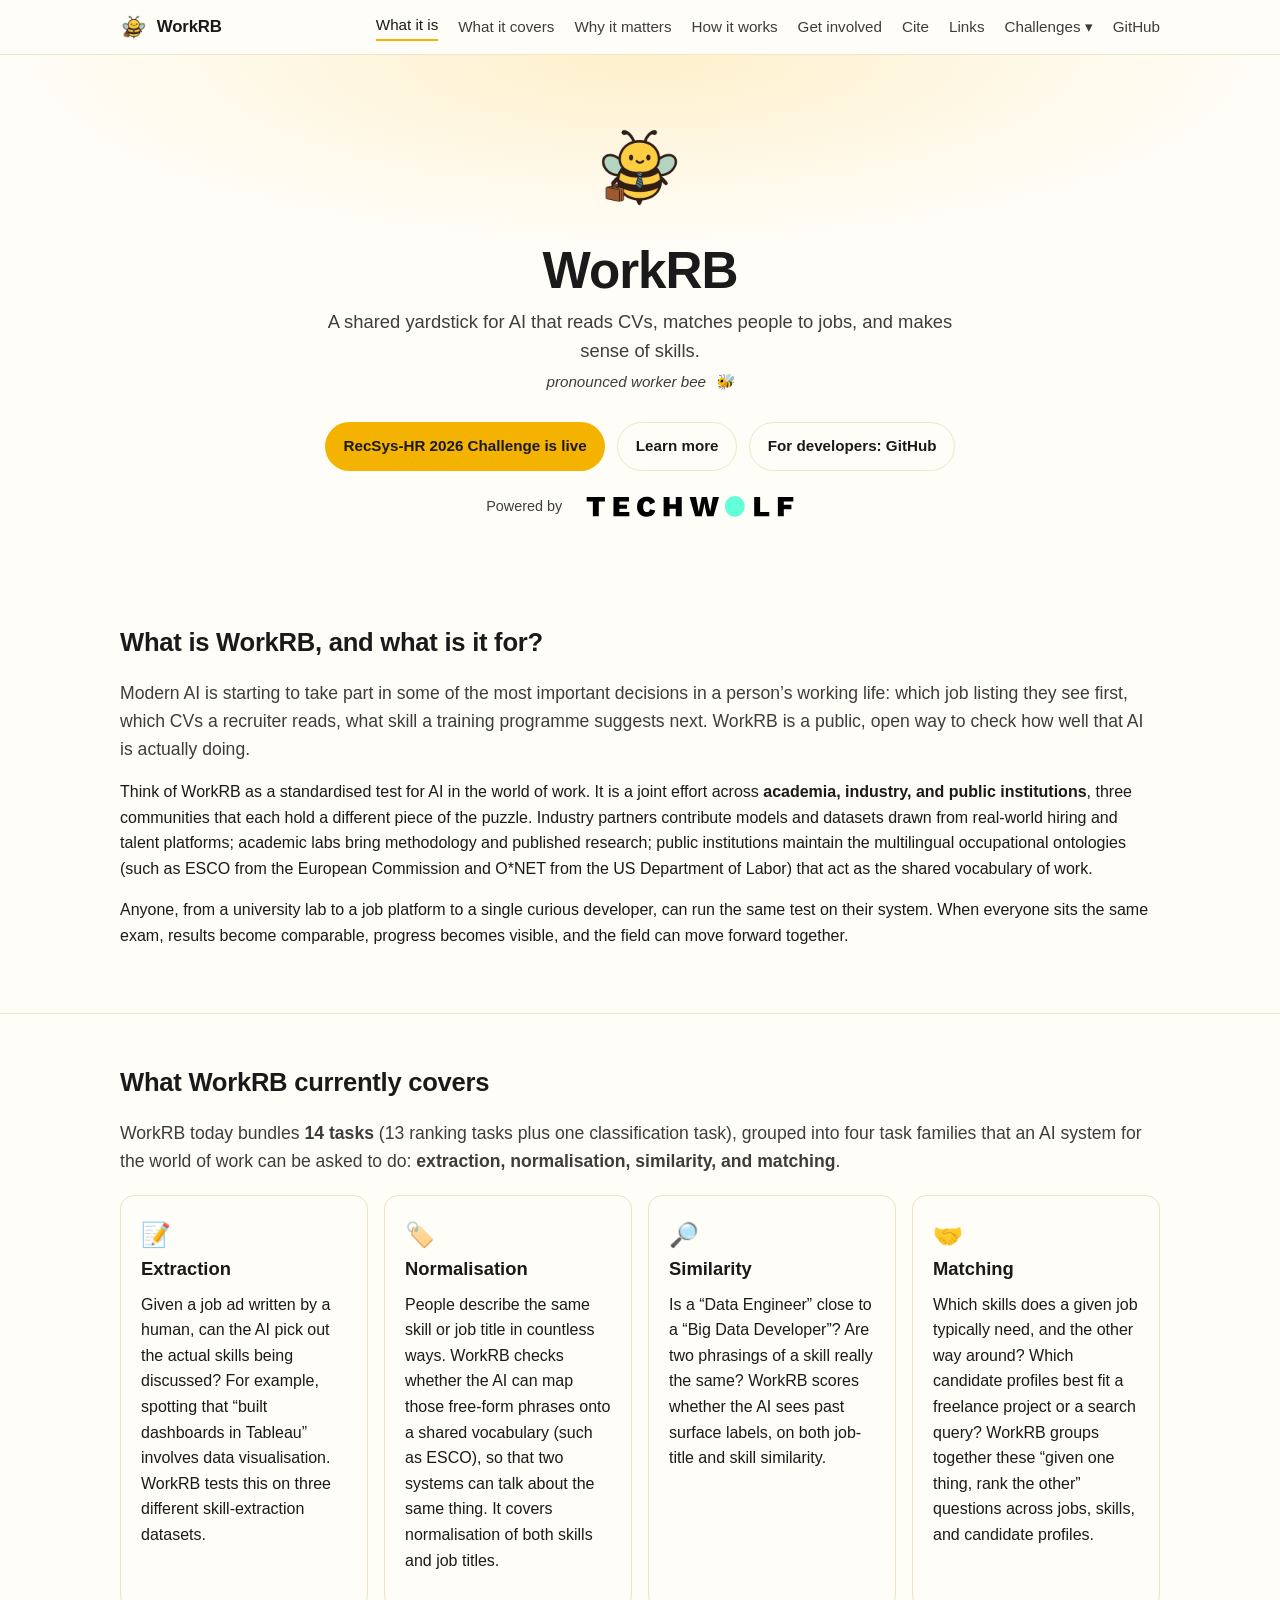
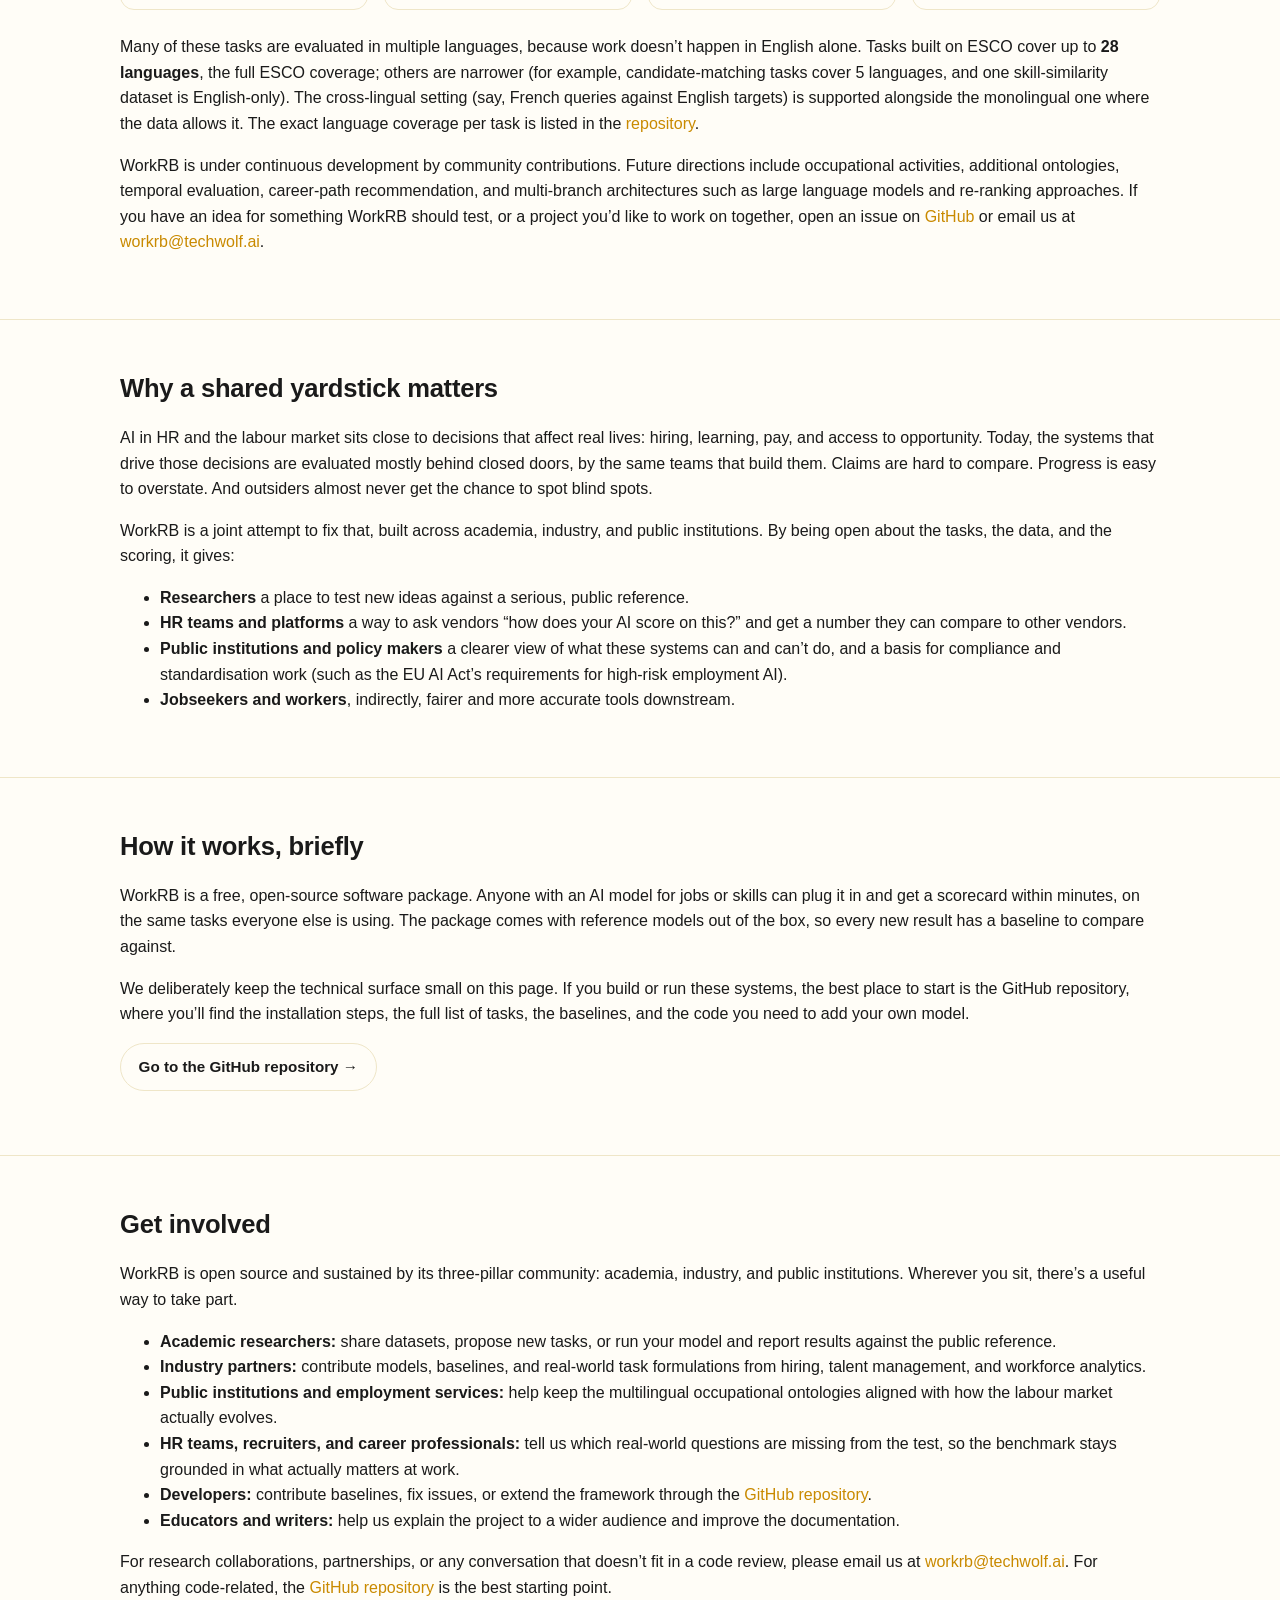
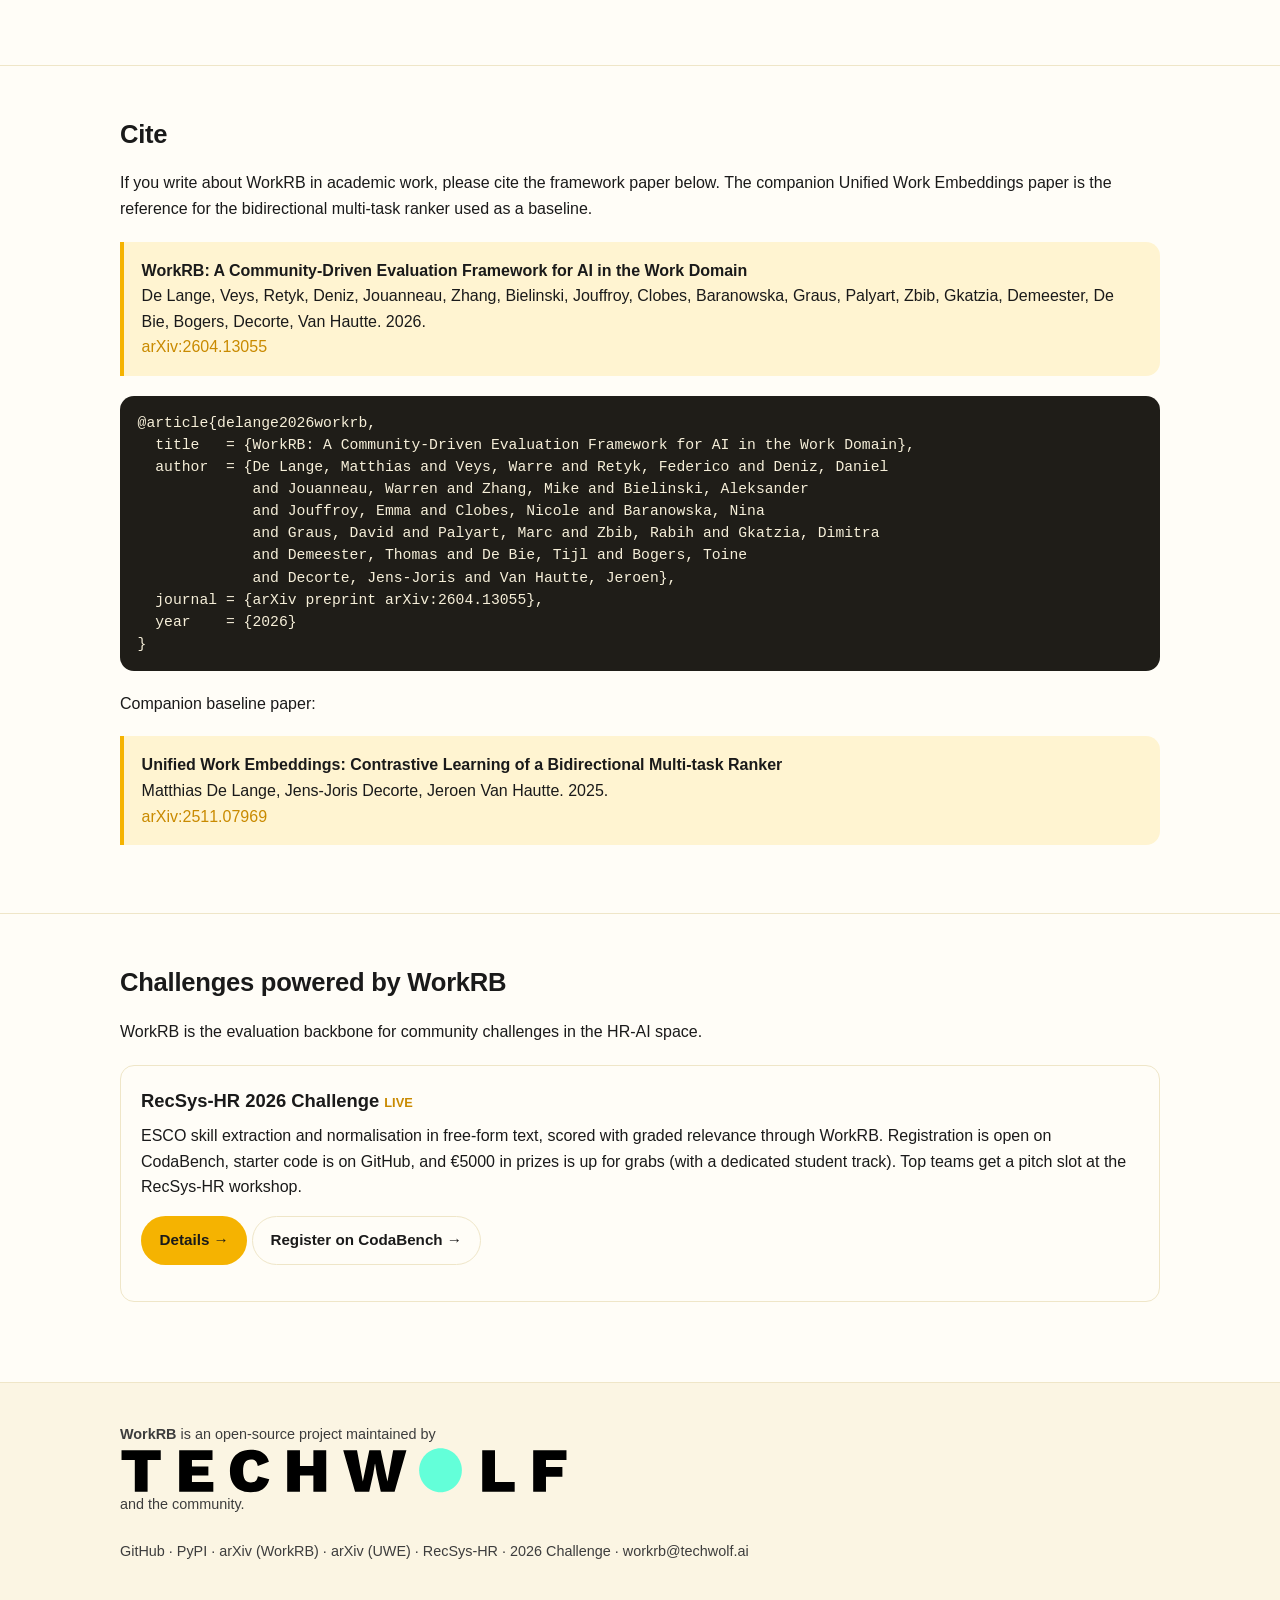
==== index.html @ 59553855 "Initial commit" ====
<!doctype html>
<html lang="en">
<head>
  <meta charset="utf-8" />
  <meta name="viewport" content="width=device-width, initial-scale=1" />
  <title>WorkRB: a shared yardstick for AI in the world of work</title>
  <meta name="description" content="WorkRB (worker bee) is an open, community-driven evaluation framework built jointly by academia, industry, and public institutions. It unifies 14 tasks (skill extraction, normalisation, similarity, and matching) to check how well AI understands jobs, skills, and careers, with many tasks covering multiple languages (up to 28 for ESCO-backed tasks)." />
  <link rel="canonical" href="https://techwolf-ai.github.io/workrb-site/" />
  <link rel="icon" href="assets/img/workrb-logo.png" />
  <link rel="stylesheet" href="assets/css/site.css" />

  <meta property="og:type" content="website" />
  <meta property="og:title" content="WorkRB: a shared yardstick for AI in the world of work" />
  <meta property="og:description" content="An open, community-driven framework built across academia, industry, and public institutions to check how well AI understands jobs, skills, and careers. 14 tasks spanning extraction, normalisation, similarity, and matching, with many tasks covering multiple languages." />
  <meta property="og:image" content="https://techwolf-ai.github.io/workrb-site/assets/img/workrb-logo.png" />
  <meta property="og:url" content="https://techwolf-ai.github.io/workrb-site/" />
  <meta name="twitter:card" content="summary_large_image" />

  <script type="application/ld+json">
  {
    "@context": "https://schema.org",
    "@type": "SoftwareApplication",
    "name": "WorkRB",
    "alternateName": "worker bee",
    "applicationCategory": "DeveloperApplication",
    "operatingSystem": "Cross-platform",
    "description": "An open, community-driven evaluation framework for AI in the work domain, built jointly by academia, industry, and public institutions. Unifies 14 tasks across four families (skill extraction, skill and job normalisation, similarity, and matching including candidate-to-project ranking), with many tasks covering multiple languages (up to 28 for ESCO-backed tasks).",
    "url": "https://techwolf-ai.github.io/workrb-site/",
    "downloadUrl": "https://pypi.org/project/workrb/",
    "codeRepository": "https://github.com/techwolf-ai/workrb",
    "license": "https://github.com/techwolf-ai/workrb/blob/main/LICENSE",
    "publisher": { "@type": "Organization", "name": "TechWolf", "url": "https://techwolf.ai" },
    "keywords": "workrb, worker bee, skill extraction, ESCO, skill normalisation, HR AI, job-skill matching, benchmark, recsys-hr"
  }
  </script>
</head>
<body>

<nav class="nav">
  <div class="nav-inner">
    <a class="brand" href="./">
      <img src="assets/img/workrb-logo.png" alt="WorkRB logo" />
      <span>WorkRB</span>
    </a>
    <div class="nav-links">
      <a href="#what" class="active">What it is</a>
      <a href="#covers">What it covers</a>
      <a href="#why">Why it matters</a>
      <a href="#how">How it works</a>
      <a href="#collaborate">Get involved</a>
      <a href="#cite">Cite</a>
      <a href="#resources">Links</a>
      <div class="dropdown" tabindex="0">
        <a href="#challenges">Challenges &#9662;</a>
        <div class="dropdown-menu" role="menu">
          <a href="challenges/recsys-hr-2026.html">RecSys-HR 2026 <span class="muted">(active)</span></a>
        </div>
      </div>
      <a href="https://github.com/techwolf-ai/workrb">GitHub</a>
    </div>
  </div>
</nav>

<header class="hero">
  <div class="container">
    <img class="logo" src="assets/img/workrb-logo.png" alt="WorkRB worker-bee logo" />
    <h1>WorkRB</h1>
    <p class="tagline">A shared yardstick for AI that reads CVs, matches people to jobs, and makes sense of skills.</p>
    <p class="pronounce">pronounced <em>worker bee</em> &nbsp;🐝</p>
    <div class="cta-row">
      <a class="btn btn-primary" href="challenges/recsys-hr-2026.html">RecSys-HR 2026 Challenge is live</a>
      <a class="btn btn-secondary" href="#what">Learn more</a>
      <a class="btn btn-secondary" href="https://github.com/techwolf-ai/workrb">For developers: GitHub</a>
    </div>
    <p class="partners" style="margin-top:1.5rem;">
      Powered by <a href="https://techwolf.com/"><img class="techwolf-logo" src="assets/img/techwolf-wordmark.svg" alt="TechWolf" /></a>
    </p>
  </div>
</header>

<section id="what">
  <div class="container">
    <h2>What is WorkRB, and what is it for?</h2>
    <p class="lead">
      Modern AI is starting to take part in some of the most important decisions in a person’s working life:
      which job listing they see first, which CVs a recruiter reads, what skill a training programme suggests
      next. WorkRB is a public, open way to check how well that AI is actually doing.
    </p>

    <p>
      Think of WorkRB as a standardised test for AI in the world of work. It is a joint effort across
      <strong>academia, industry, and public institutions</strong>, three communities that each hold a different
      piece of the puzzle. Industry partners contribute models and datasets drawn from real-world hiring and
      talent platforms; academic labs bring methodology and published research; public institutions maintain
      the multilingual occupational ontologies (such as ESCO from the European Commission and O*NET from the
      US Department of Labor) that act as the shared vocabulary of work.
    </p>

    <p>
      Anyone, from a university lab to a job platform to a single curious developer, can run the same test on
      their system. When everyone sits the same exam, results become comparable, progress becomes visible, and
      the field can move forward together.
    </p>
  </div>
</section>

<section id="covers">
  <div class="container">
    <h2>What WorkRB currently covers</h2>
    <p class="lead">
      WorkRB today bundles <strong>14 tasks</strong> (13 ranking tasks plus one classification task), grouped
      into four task families that an AI system for the world of work can be asked to do: <strong>extraction,
      normalisation, similarity, and matching</strong>.
    </p>

    <div class="feature-grid">
      <div class="feature">
        <div class="icon">📝</div>
        <h3>Extraction</h3>
        <p>
          Given a job ad written by a human, can the AI pick out the actual skills being discussed? For example,
          spotting that “built dashboards in Tableau” involves data visualisation. WorkRB tests this
          on three different skill-extraction datasets.
        </p>
      </div>
      <div class="feature">
        <div class="icon">🏷️</div>
        <h3>Normalisation</h3>
        <p>
          People describe the same skill or job title in countless ways. WorkRB checks whether the AI can map
          those free-form phrases onto a shared vocabulary (such as ESCO), so that two systems can talk about
          the same thing. It covers normalisation of both skills and job titles.
        </p>
      </div>
      <div class="feature">
        <div class="icon">🔎</div>
        <h3>Similarity</h3>
        <p>
          Is a “Data Engineer” close to a “Big Data Developer”? Are two phrasings of a
          skill really the same? WorkRB scores whether the AI sees past surface labels, on both job-title and
          skill similarity.
        </p>
      </div>
      <div class="feature">
        <div class="icon">🤝</div>
        <h3>Matching</h3>
        <p>
          Which skills does a given job typically need, and the other way around? Which candidate profiles best
          fit a freelance project or a search query? WorkRB groups together these “given one thing, rank
          the other” questions across jobs, skills, and candidate profiles.
        </p>
      </div>
    </div>

    <p style="margin-top:1.5rem;">
      Many of these tasks are evaluated in multiple languages, because work doesn’t happen in English
      alone. Tasks built on ESCO cover up to <strong>28 languages</strong>, the full ESCO coverage; others are
      narrower (for example, candidate-matching tasks cover 5 languages, and one skill-similarity dataset is
      English-only). The cross-lingual setting (say, French queries against English targets) is supported
      alongside the monolingual one where the data allows it. The exact language coverage per task is listed
      in the <a href="https://github.com/techwolf-ai/workrb">repository</a>.
    </p>

    <p>
      WorkRB is under continuous development by community contributions. Future directions include occupational
      activities, additional ontologies, temporal evaluation, career-path recommendation, and multi-branch
      architectures such as large language models and re-ranking approaches. If you have an idea for something
      WorkRB should test, or a project you’d like to work on together, open an issue on
      <a href="https://github.com/techwolf-ai/workrb">GitHub</a> or email us at
      <a href="mailto:workrb@techwolf.ai">workrb@techwolf.ai</a>.
    </p>
  </div>
</section>

<section id="why">
  <div class="container">
    <h2>Why a shared yardstick matters</h2>
    <p>
      AI in HR and the labour market sits close to decisions that affect real lives: hiring, learning, pay,
      and access to opportunity. Today, the systems that drive those decisions are evaluated mostly behind
      closed doors, by the same teams that build them. Claims are hard to compare. Progress is easy to
      overstate. And outsiders almost never get the chance to spot blind spots.
    </p>
    <p>
      WorkRB is a joint attempt to fix that, built across academia, industry, and public institutions. By being
      open about the tasks, the data, and the scoring, it gives:
    </p>
    <ul>
      <li><strong>Researchers</strong> a place to test new ideas against a serious, public reference.</li>
      <li><strong>HR teams and platforms</strong> a way to ask vendors “how does your AI score on this?” and get a number they can compare to other vendors.</li>
      <li><strong>Public institutions and policy makers</strong> a clearer view of what these systems can and can’t do, and a basis for compliance and standardisation work (such as the EU AI Act’s requirements for high-risk employment AI).</li>
      <li><strong>Jobseekers and workers</strong>, indirectly, fairer and more accurate tools downstream.</li>
    </ul>
  </div>
</section>

<section id="how">
  <div class="container">
    <h2>How it works, briefly</h2>
    <p>
      WorkRB is a free, open-source software package. Anyone with an AI model for jobs or skills can plug it
      in and get a scorecard within minutes, on the same tasks everyone else is using. The package comes with
      reference models out of the box, so every new result has a baseline to compare against.
    </p>
    <p>
      We deliberately keep the technical surface small on this page. If you build or run these systems, the
      best place to start is the GitHub repository, where you’ll find the installation steps, the full
      list of tasks, the baselines, and the code you need to add your own model.
    </p>
    <p>
      <a class="btn btn-secondary" href="https://github.com/techwolf-ai/workrb">Go to the GitHub repository &rarr;</a>
    </p>
  </div>
</section>

<section id="collaborate">
  <div class="container">
    <h2>Get involved</h2>
    <p>
      WorkRB is open source and sustained by its three-pillar community: academia, industry, and public
      institutions. Wherever you sit, there’s a useful way to take part.
    </p>
    <ul>
      <li><strong>Academic researchers:</strong> share datasets, propose new tasks, or run your model and report results against the public reference.</li>
      <li><strong>Industry partners:</strong> contribute models, baselines, and real-world task formulations from hiring, talent management, and workforce analytics.</li>
      <li><strong>Public institutions and employment services:</strong> help keep the multilingual occupational ontologies aligned with how the labour market actually evolves.</li>
      <li><strong>HR teams, recruiters, and career professionals:</strong> tell us which real-world questions are missing from the test, so the benchmark stays grounded in what actually matters at work.</li>
      <li><strong>Developers:</strong> contribute baselines, fix issues, or extend the framework through the <a href="https://github.com/techwolf-ai/workrb">GitHub repository</a>.</li>
      <li><strong>Educators and writers:</strong> help us explain the project to a wider audience and improve the documentation.</li>
    </ul>
    <p>
      For research collaborations, partnerships, or any conversation that doesn’t fit in a code review,
      please email us at <a href="mailto:workrb@techwolf.ai">workrb@techwolf.ai</a>. For anything code-related,
      the <a href="https://github.com/techwolf-ai/workrb">GitHub repository</a> is the best starting point.
    </p>
  </div>
</section>

<section id="cite">
  <div class="container">
    <h2>Cite</h2>
    <p>
      If you write about WorkRB in academic work, please cite the framework paper below. The companion
      Unified Work Embeddings paper is the reference for the bidirectional multi-task ranker used as a baseline.
    </p>
    <div class="callout">
      <strong>WorkRB: A Community-Driven Evaluation Framework for AI in the Work Domain</strong><br />
      De Lange, Veys, Retyk, Deniz, Jouanneau, Zhang, Bielinski, Jouffroy, Clobes, Baranowska, Graus, Palyart,
      Zbib, Gkatzia, Demeester, De Bie, Bogers, Decorte, Van Hautte. 2026.<br />
      <a href="https://arxiv.org/abs/2604.13055">arXiv:2604.13055</a>
    </div>
<pre><code>@article{delange2026workrb,
  title   = {WorkRB: A Community-Driven Evaluation Framework for AI in the Work Domain},
  author  = {De Lange, Matthias and Veys, Warre and Retyk, Federico and Deniz, Daniel
             and Jouanneau, Warren and Zhang, Mike and Bielinski, Aleksander
             and Jouffroy, Emma and Clobes, Nicole and Baranowska, Nina
             and Graus, David and Palyart, Marc and Zbib, Rabih and Gkatzia, Dimitra
             and Demeester, Thomas and De Bie, Tijl and Bogers, Toine
             and Decorte, Jens-Joris and Van Hautte, Jeroen},
  journal = {arXiv preprint arXiv:2604.13055},
  year    = {2026}
}</code></pre>
    <p style="margin-top:1.25rem;">
      Companion baseline paper:
    </p>
    <div class="callout">
      <strong>Unified Work Embeddings: Contrastive Learning of a Bidirectional Multi-task Ranker</strong><br />
      Matthias De Lange, Jens-Joris Decorte, Jeroen Van Hautte. 2025.<br />
      <a href="https://arxiv.org/abs/2511.07969">arXiv:2511.07969</a>
    </div>
  </div>
</section>

<section id="challenges">
  <div class="container">
    <h2>Challenges powered by WorkRB</h2>
    <p>WorkRB is the evaluation backbone for community challenges in the HR-AI space.</p>
    <div class="feature-grid">
      <div class="feature">
        <h3>RecSys-HR 2026 Challenge <span style="color:var(--honey-deep);font-size:.8rem;">LIVE</span></h3>
        <p>
          ESCO skill extraction and normalisation in free-form text, scored with graded relevance through WorkRB.
          Registration is open on CodaBench, starter code is on GitHub, and €5000 in prizes is up for grabs (with a
          dedicated student track). Top teams get a pitch slot at the RecSys-HR workshop.
        </p>
        <p>
          <a class="btn btn-primary" href="challenges/recsys-hr-2026.html">Details &rarr;</a>
          <a class="btn btn-secondary" href="https://www.codabench.org/competitions/16583/" rel="noopener">Register on CodaBench &rarr;</a>
        </p>
      </div>
    </div>
  </div>
</section>

<footer id="resources">
  <div class="container">
    <div>
      <strong>WorkRB</strong> is an open-source project maintained by
      <a href="https://techwolf.com/"><img class="techwolf-logo" src="assets/img/techwolf-wordmark.svg" alt="TechWolf" style="vertical-align:middle;" /></a>
      and the community.
    </div>
    <div>
      <a href="https://github.com/techwolf-ai/workrb">GitHub</a> &middot;
      <a href="https://pypi.org/project/workrb/">PyPI</a> &middot;
      <a href="https://arxiv.org/abs/2604.13055">arXiv (WorkRB)</a> &middot;
      <a href="https://arxiv.org/abs/2511.07969">arXiv (UWE)</a> &middot;
      <a href="https://recsyshr.aau.dk/">RecSys-HR</a> &middot;
      <a href="challenges/recsys-hr-2026.html">2026 Challenge</a> &middot;
      <a href="mailto:workrb@techwolf.ai">workrb@techwolf.ai</a>
    </div>
  </div>
</footer>

</body>
</html>
---- assets/css/site.css ----
:root {
  --honey: #f5b301;
  --honey-deep: #c98a00;
  --honey-soft: #fff4d1;
  --ink: #1a1a1a;
  --ink-soft: #3d3d3d;
  --paper: #fffdf7;
  --rule: #efe6c8;
  --accent: #2a2a2a;
  --max-width: 1080px;
  --radius: 14px;
  --shadow: 0 1px 2px rgba(0,0,0,.04), 0 8px 24px rgba(201,138,0,.08);
  font-size: 16px;
}

* { box-sizing: border-box; }
html, body { margin: 0; padding: 0; }

body {
  font-family: -apple-system, BlinkMacSystemFont, "Segoe UI", Roboto, Helvetica, Arial, sans-serif;
  background: var(--paper);
  color: var(--ink);
  line-height: 1.6;
  -webkit-font-smoothing: antialiased;
}

a { color: var(--honey-deep); text-decoration: none; }
a:hover { text-decoration: underline; }

.container {
  max-width: var(--max-width);
  margin: 0 auto;
  padding: 0 1.25rem;
}

/* Top navigation */
.nav {
  position: sticky;
  top: 0;
  z-index: 10;
  background: rgba(255, 253, 247, .92);
  backdrop-filter: saturate(140%) blur(8px);
  border-bottom: 1px solid var(--rule);
}
.nav-inner {
  display: flex;
  align-items: center;
  justify-content: space-between;
  padding: .8rem 1.25rem;
  max-width: var(--max-width);
  margin: 0 auto;
  gap: 1rem;
}
.brand {
  display: flex;
  align-items: center;
  gap: .55rem;
  font-weight: 700;
  color: var(--ink);
  letter-spacing: -.01em;
}
.brand img { width: 28px; height: 28px; }
.brand span { font-size: 1.05rem; }
.nav-links {
  display: flex;
  gap: 1.25rem;
  align-items: center;
  font-size: .95rem;
}
.nav-links a { color: var(--ink-soft); }
.nav-links a.active { color: var(--ink); border-bottom: 2px solid var(--honey); padding-bottom: 2px; }

/* Dropdown for challenges */
.dropdown { position: relative; }
.dropdown-menu {
  position: absolute;
  top: 110%;
  right: 0;
  min-width: 240px;
  background: var(--paper);
  border: 1px solid var(--rule);
  border-radius: var(--radius);
  box-shadow: var(--shadow);
  padding: .5rem;
  display: none;
}
.dropdown:hover .dropdown-menu,
.dropdown:focus-within .dropdown-menu { display: block; }
.dropdown-menu a {
  display: block;
  padding: .55rem .75rem;
  border-radius: 8px;
  color: var(--ink);
  font-size: .92rem;
}
.dropdown-menu a:hover { background: var(--honey-soft); text-decoration: none; }
.dropdown-menu .muted { color: var(--ink-soft); font-size: .8rem; }

/* Hero */
.hero {
  padding: 4rem 0 2.5rem;
  text-align: center;
  background:
    radial-gradient(80% 60% at 50% 0%, rgba(245,179,1,.18) 0%, rgba(245,179,1,0) 60%),
    var(--paper);
}
.hero img.logo { width: 96px; height: 96px; margin-bottom: 1rem; }
.hero h1 {
  font-size: clamp(2rem, 5vw, 3.2rem);
  margin: .25rem 0 .5rem;
  letter-spacing: -.02em;
  line-height: 1.1;
}
.hero .tagline {
  font-size: 1.15rem;
  color: var(--ink-soft);
  max-width: 640px;
  margin: 0 auto;
}
.hero .pronounce { font-style: italic; color: var(--ink-soft); font-size: .95rem; margin-top: .25rem; }
.cta-row {
  display: flex;
  gap: .75rem;
  justify-content: center;
  flex-wrap: wrap;
  margin-top: 1.75rem;
}
.btn {
  display: inline-flex;
  align-items: center;
  gap: .5rem;
  padding: .7rem 1.1rem;
  border-radius: 999px;
  font-weight: 600;
  font-size: .95rem;
  border: 1px solid transparent;
  transition: transform .08s ease;
}
.btn:hover { text-decoration: none; transform: translateY(-1px); }
.btn-primary { background: var(--honey); color: var(--ink); }
.btn-primary:hover { background: var(--honey-deep); color: var(--paper); }
.btn-secondary { background: var(--paper); color: var(--ink); border-color: var(--rule); }
.btn-secondary:hover { border-color: var(--honey); }

/* Sections */
section { padding: 3rem 0; }
section + section { border-top: 1px solid var(--rule); }
h2 {
  font-size: 1.6rem;
  margin: 0 0 1rem;
  letter-spacing: -.01em;
}
h3 { font-size: 1.15rem; margin: 1.5rem 0 .5rem; }
p { margin: 0 0 1rem; }

.lead { font-size: 1.1rem; color: var(--ink-soft); }

/* Feature grid */
.feature-grid {
  display: grid;
  grid-template-columns: repeat(auto-fit, minmax(240px, 1fr));
  gap: 1rem;
  margin-top: 1.25rem;
}
.feature {
  padding: 1.25rem;
  background: var(--paper);
  border: 1px solid var(--rule);
  border-radius: var(--radius);
}
.feature h3 { margin-top: 0; }
.feature .icon { font-size: 1.5rem; }

/* Code blocks */
pre, code {
  font-family: ui-monospace, SFMono-Regular, Menlo, monospace;
  font-size: .92rem;
}
pre {
  background: #1f1d18;
  color: #f6efd9;
  padding: 1rem 1.1rem;
  border-radius: var(--radius);
  overflow-x: auto;
  line-height: 1.5;
}
p code, li code { background: var(--honey-soft); padding: .1rem .35rem; border-radius: 4px; color: var(--ink); }

/* Tables */
table {
  width: 100%;
  border-collapse: collapse;
  margin: 1rem 0;
  font-size: .95rem;
}
th, td {
  text-align: left;
  padding: .65rem .8rem;
  border-bottom: 1px solid var(--rule);
  vertical-align: top;
}
th { background: var(--honey-soft); }

/* Callout */
.callout {
  background: var(--honey-soft);
  border-left: 4px solid var(--honey);
  padding: 1rem 1.1rem;
  border-radius: 0 var(--radius) var(--radius) 0;
  margin: 1.25rem 0;
}
.callout strong { color: var(--ink); }

/* Prize cards (unified styling) */
.prizes {
  display: grid;
  grid-template-columns: repeat(auto-fit, minmax(150px, 1fr));
  gap: 1rem;
  margin: 1.25rem 0;
}
.prize {
  text-align: center;
  padding: 1rem .75rem;
  border: 1px solid var(--rule);
  border-radius: var(--radius);
  background: var(--paper);
}
.prize .medal { font-size: 1.6rem; }
.prize .amount { font-size: 1.3rem; font-weight: 700; color: var(--honey-deep); }
.prize .label { color: var(--ink-soft); font-size: .85rem; }

/* Figures */
.figure {
  margin: 1.5rem 0;
  text-align: center;
}
.figure img, .figure svg { max-width: 100%; height: auto; border-radius: var(--radius); }
.figure figcaption { color: var(--ink-soft); font-size: .9rem; margin-top: .5rem; }

/* Status banner */
.status-banner {
  background: var(--honey-soft);
  border-bottom: 1px solid var(--honey);
  padding: .75rem 1.25rem;
  text-align: center;
  font-size: .95rem;
  color: var(--ink);
}
.status-banner strong { color: var(--honey-deep); }

/* Podium block */
.podium-wrap {
  display: grid;
  grid-template-columns: 1.1fr 1fr;
  gap: 2rem;
  align-items: center;
  margin: 1rem 0 1.5rem;
}
.podium-wrap .legend { font-size: .95rem; }
.podium-wrap .legend ul { padding-left: 1.1rem; margin: .75rem 0; }
.podium-wrap .legend li { margin: .35rem 0; }
@media (max-width: 720px) {
  .podium-wrap { grid-template-columns: 1fr; }
}

/* Math (MathJax overrides) */
mjx-container { font-size: 1.05em !important; }
.formula mjx-container { margin: 0 !important; }

/* Partner / powered-by row */
.partners {
  display: flex;
  align-items: center;
  justify-content: center;
  gap: 1.5rem;
  flex-wrap: wrap;
  margin-top: 1rem;
  color: var(--ink-soft);
  font-size: .9rem;
}
.partners .techwolf-logo {
  height: 22px;
  width: auto;
  color: var(--ink);
}
.partners .avature-logo {
  height: 22px;
  width: auto;
  vertical-align: middle;
}
.partners .recsys-hr-logo {
  height: 28px;
  width: auto;
  vertical-align: middle;
}
.partners a { display: inline-flex; align-items: center; gap: .5rem; color: var(--ink); }
.partners a:hover { color: var(--honey-deep); text-decoration: none; }

/* Two-column "text + figure" split */
.split {
  display: grid;
  grid-template-columns: 1fr 1fr;
  gap: 2rem;
  align-items: center;
  margin: 1.5rem 0;
}
.split .figure { margin: 0; }
.split .figure img, .split .figure svg { max-width: 100%; height: auto; }
@media (max-width: 720px) {
  .split { grid-template-columns: 1fr; }
}

/* Offset anchored sections so the sticky nav doesn't cover their headings */
section[id], footer[id] { scroll-margin-top: 5rem; }

/* Quick-link cards (eye-catching CTAs near the top of a section) */
.quick-links {
  display: grid;
  grid-template-columns: repeat(auto-fit, minmax(260px, 1fr));
  gap: 1rem;
  margin: 1.25rem 0 1.5rem;
}
.quick-link {
  display: flex;
  align-items: center;
  gap: .9rem;
  padding: 1rem 1.1rem;
  background: var(--paper);
  border: 1px solid var(--rule);
  border-left: 4px solid var(--honey);
  border-radius: var(--radius);
  color: var(--ink);
  box-shadow: var(--shadow);
  transition: transform .08s ease, border-color .08s ease;
}
.quick-link:hover {
  text-decoration: none;
  transform: translateY(-1px);
  border-color: var(--honey);
}
.quick-link-icon {
  font-size: 1.6rem;
  line-height: 1;
  flex-shrink: 0;
}
.quick-link-text { display: flex; flex-direction: column; }
.quick-link-text strong { color: var(--ink); font-size: 1.02rem; }
.quick-link-sub { color: var(--ink-soft); font-size: .88rem; margin-top: .15rem; }

/* Teaser placeholder card */
.teaser-card {
  border: 2px dashed var(--honey);
  background: var(--honey-soft);
  border-radius: var(--radius);
  padding: 1.25rem 1.5rem;
  margin: 1rem 0;
  text-align: center;
}
.teaser-card h3 { margin-top: 0; }

/* Formula */
.formula {
  background: var(--paper);
  border: 1px solid var(--rule);
  border-radius: var(--radius);
  padding: 1rem 1.25rem;
  font-family: ui-monospace, SFMono-Regular, Menlo, monospace;
  font-size: 1.05rem;
  text-align: center;
  overflow-x: auto;
}

/* Footer */
footer {
  margin-top: 2rem;
  padding: 2.5rem 0;
  border-top: 1px solid var(--rule);
  background: #fbf5e3;
  color: var(--ink-soft);
  font-size: .9rem;
}
footer .container { display: flex; flex-wrap: wrap; gap: 1.5rem; justify-content: space-between; }
footer a { color: var(--ink-soft); }
footer a:hover { color: var(--honey-deep); }

/* Small tweaks */
@media (max-width: 600px) {
  .hero { padding: 2.5rem 0 1.5rem; }
  .nav-links { font-size: .9rem; gap: .9rem; }
}
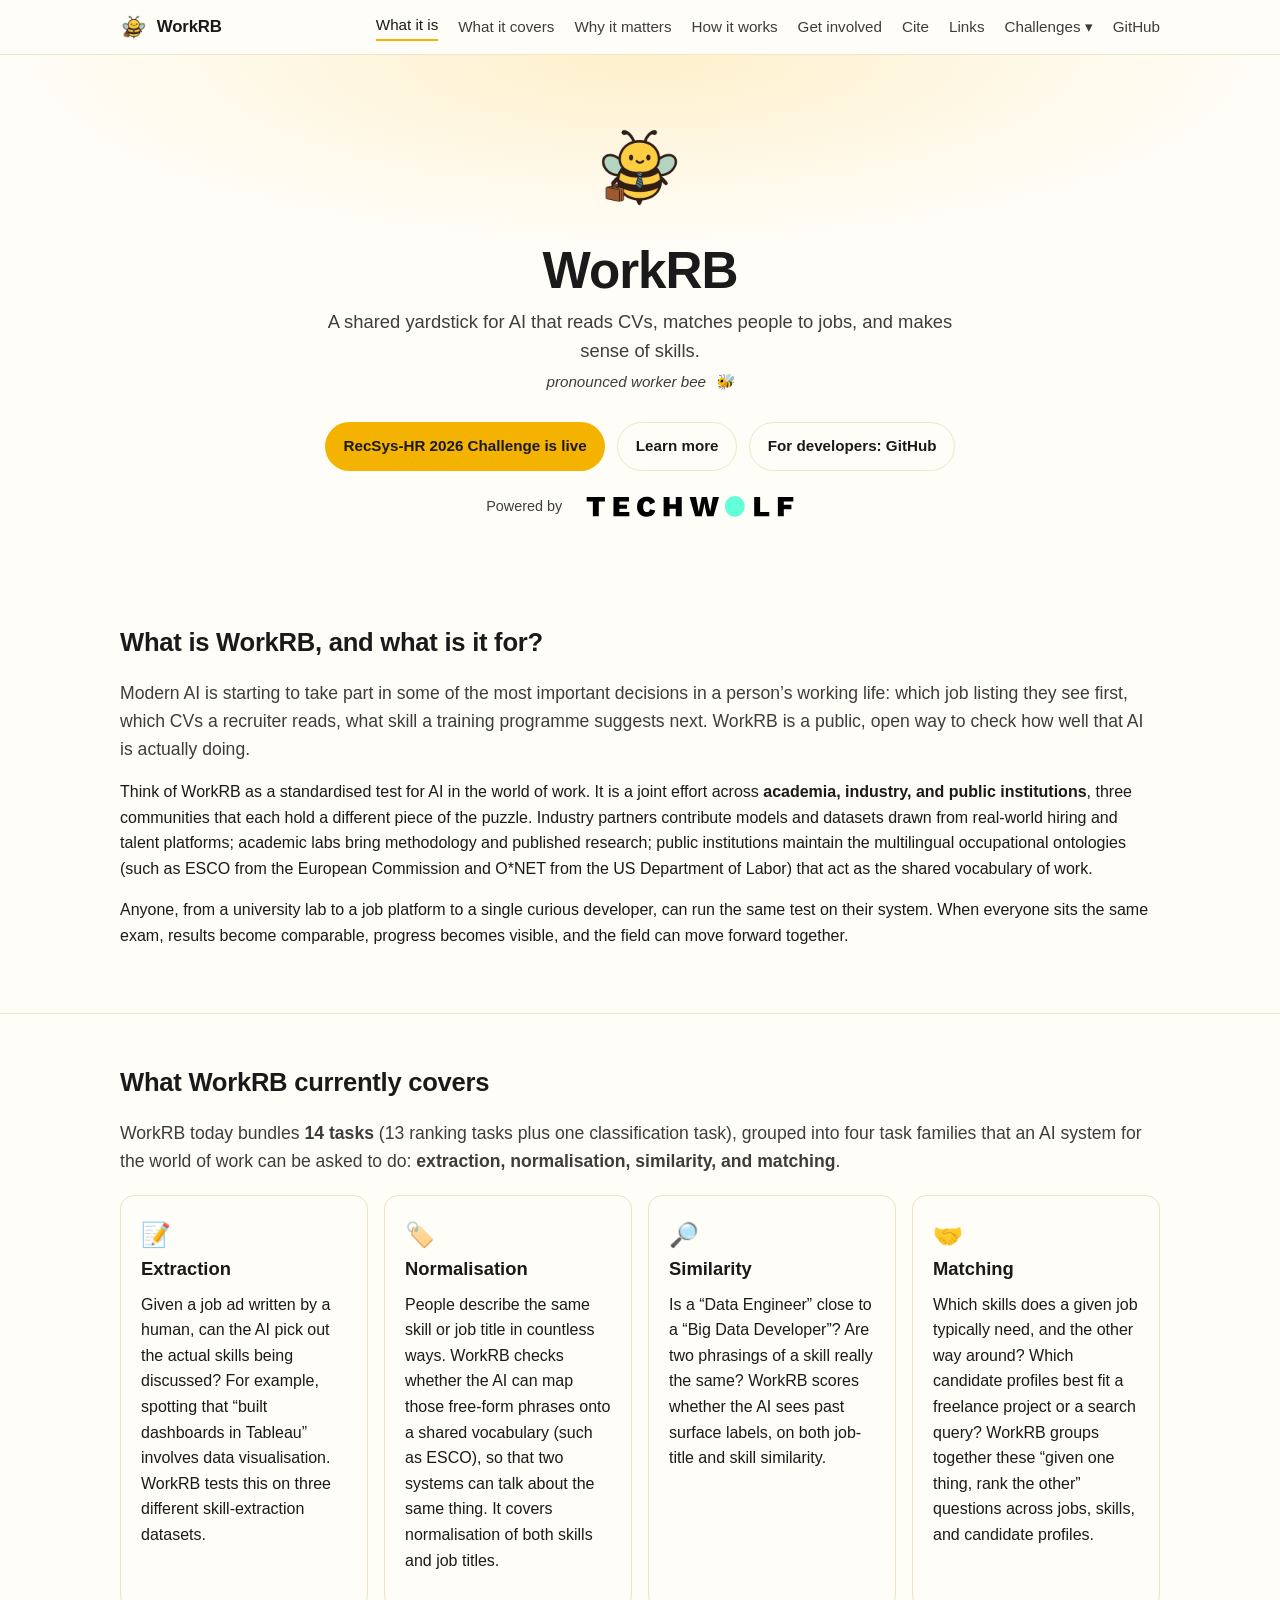
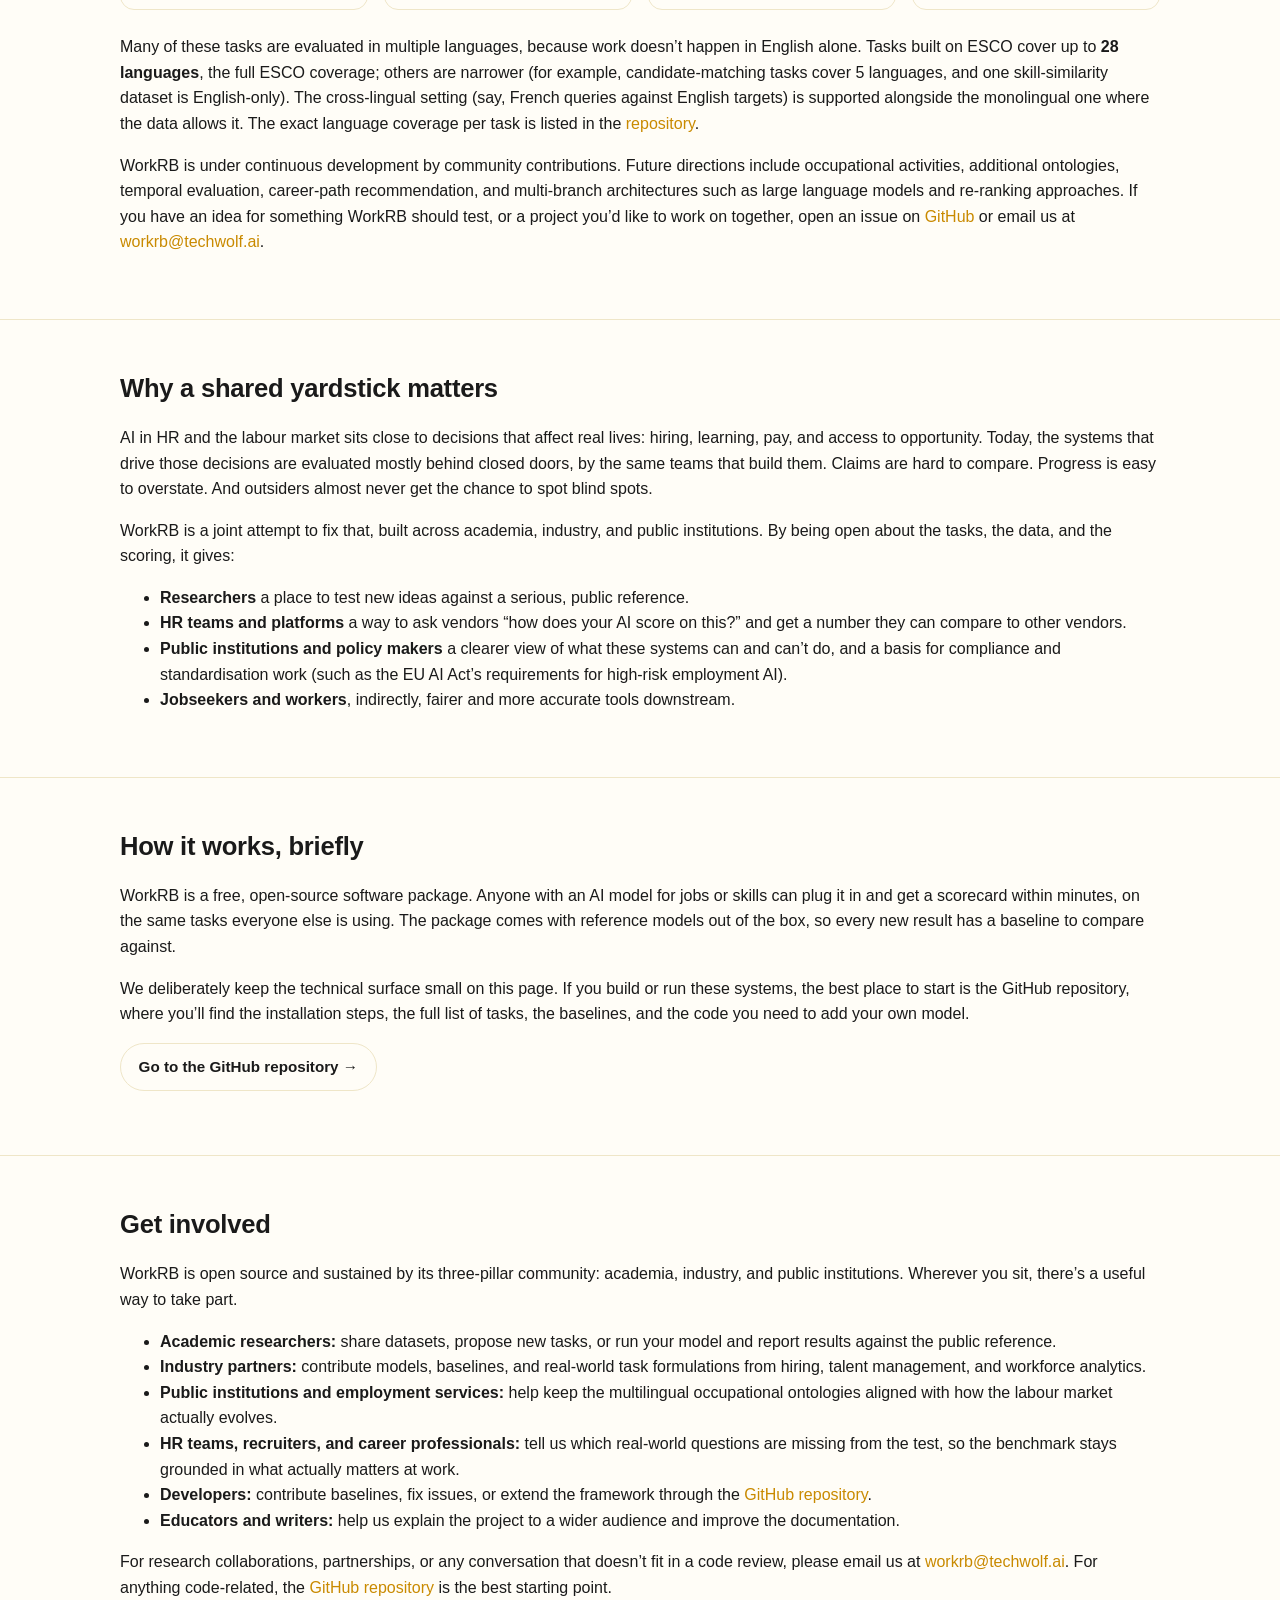
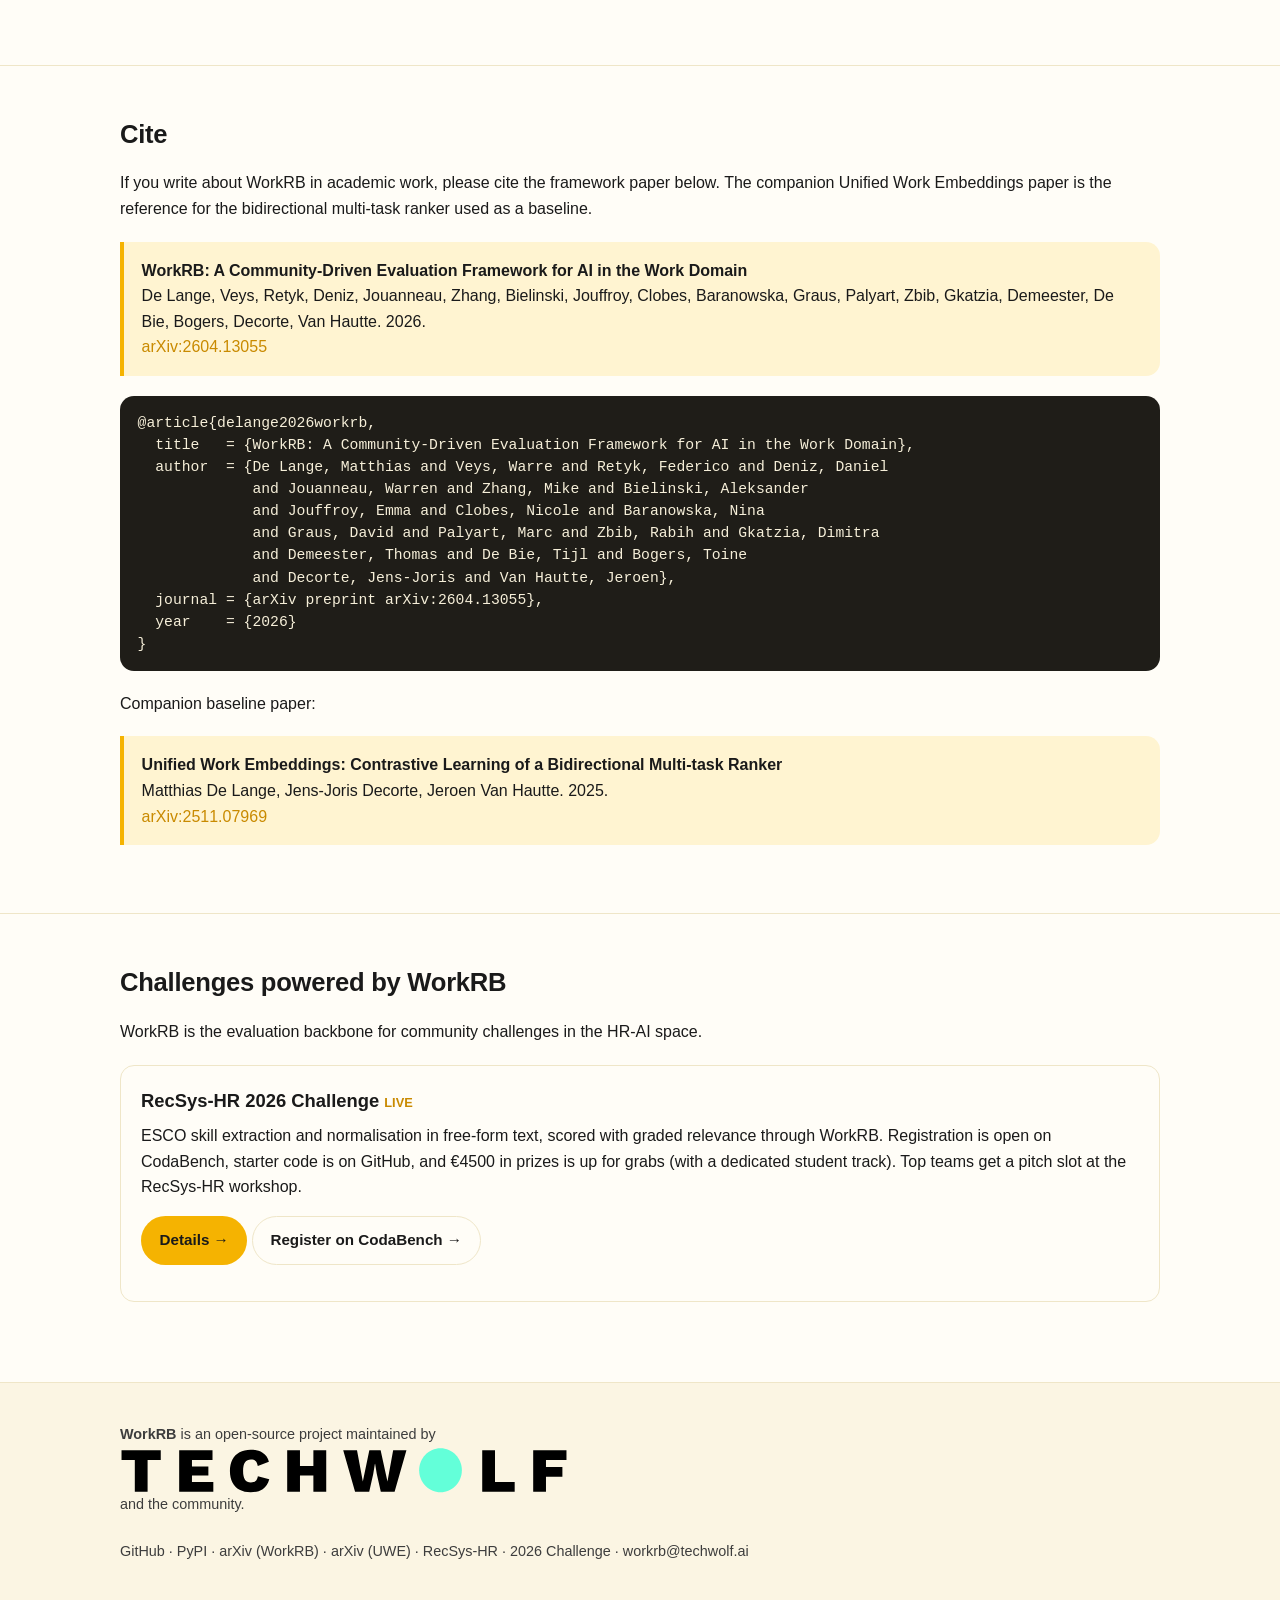
==== commit f7e65942: "Extended development phase" ====
--- a/index.html
+++ b/index.html
@@ -5,16 +5,29 @@
   <meta name="viewport" content="width=device-width, initial-scale=1" />
   <title>WorkRB: a shared yardstick for AI in the world of work</title>
   <meta name="description" content="WorkRB (worker bee) is an open, community-driven evaluation framework built jointly by academia, industry, and public institutions. It unifies 14 tasks (skill extraction, normalisation, similarity, and matching) to check how well AI understands jobs, skills, and careers, with many tasks covering multiple languages (up to 28 for ESCO-backed tasks)." />
-  <link rel="canonical" href="https://techwolf-ai.github.io/workrb-site/" />
-  <link rel="icon" href="assets/img/workrb-logo.png" />
+  <link rel="canonical" href="https://workrb.techwolf.ai/" />
+  <link rel="icon" href="favicon.png" sizes="48x48" type="image/png" />
+  <link rel="icon" href="assets/img/workrb-logo.png" sizes="256x256" type="image/png" />
+  <link rel="apple-touch-icon" href="assets/img/workrb-logo.png" />
   <link rel="stylesheet" href="assets/css/site.css" />
 
   <meta property="og:type" content="website" />
+  <meta property="og:site_name" content="WorkRB" />
   <meta property="og:title" content="WorkRB: a shared yardstick for AI in the world of work" />
   <meta property="og:description" content="An open, community-driven framework built across academia, industry, and public institutions to check how well AI understands jobs, skills, and careers. 14 tasks spanning extraction, normalisation, similarity, and matching, with many tasks covering multiple languages." />
-  <meta property="og:image" content="https://techwolf-ai.github.io/workrb-site/assets/img/workrb-logo.png" />
-  <meta property="og:url" content="https://techwolf-ai.github.io/workrb-site/" />
+  <meta property="og:image" content="https://workrb.techwolf.ai/assets/img/workrb-logo.png" />
+  <meta property="og:url" content="https://workrb.techwolf.ai/" />
   <meta name="twitter:card" content="summary_large_image" />
+
+  <script type="application/ld+json">
+  {
+    "@context": "https://schema.org",
+    "@type": "WebSite",
+    "name": "WorkRB",
+    "alternateName": ["worker bee", "WorkRB benchmark"],
+    "url": "https://workrb.techwolf.ai/"
+  }
+  </script>
 
   <script type="application/ld+json">
   {
@@ -25,7 +38,7 @@
     "applicationCategory": "DeveloperApplication",
     "operatingSystem": "Cross-platform",
     "description": "An open, community-driven evaluation framework for AI in the work domain, built jointly by academia, industry, and public institutions. Unifies 14 tasks across four families (skill extraction, skill and job normalisation, similarity, and matching including candidate-to-project ranking), with many tasks covering multiple languages (up to 28 for ESCO-backed tasks).",
-    "url": "https://techwolf-ai.github.io/workrb-site/",
+    "url": "https://workrb.techwolf.ai/",
     "downloadUrl": "https://pypi.org/project/workrb/",
     "codeRepository": "https://github.com/techwolf-ai/workrb",
     "license": "https://github.com/techwolf-ai/workrb/blob/main/LICENSE",
@@ -280,12 +293,12 @@
         <h3>RecSys-HR 2026 Challenge <span style="color:var(--honey-deep);font-size:.8rem;">LIVE</span></h3>
         <p>
           ESCO skill extraction and normalisation in free-form text, scored with graded relevance through WorkRB.
-          Registration is open on CodaBench, starter code is on GitHub, and €5000 in prizes is up for grabs (with a
+          Registration is open on CodaBench, starter code is on GitHub, and €4500 in prizes is up for grabs (with a
           dedicated student track). Top teams get a pitch slot at the RecSys-HR workshop.
         </p>
         <p>
           <a class="btn btn-primary" href="challenges/recsys-hr-2026.html">Details &rarr;</a>
-          <a class="btn btn-secondary" href="https://www.codabench.org/competitions/16583/" rel="noopener">Register on CodaBench &rarr;</a>
+          <a class="btn btn-secondary" href="https://www.codabench.org/competitions/16900/" rel="noopener">Register on CodaBench &rarr;</a>
         </p>
       </div>
     </div>
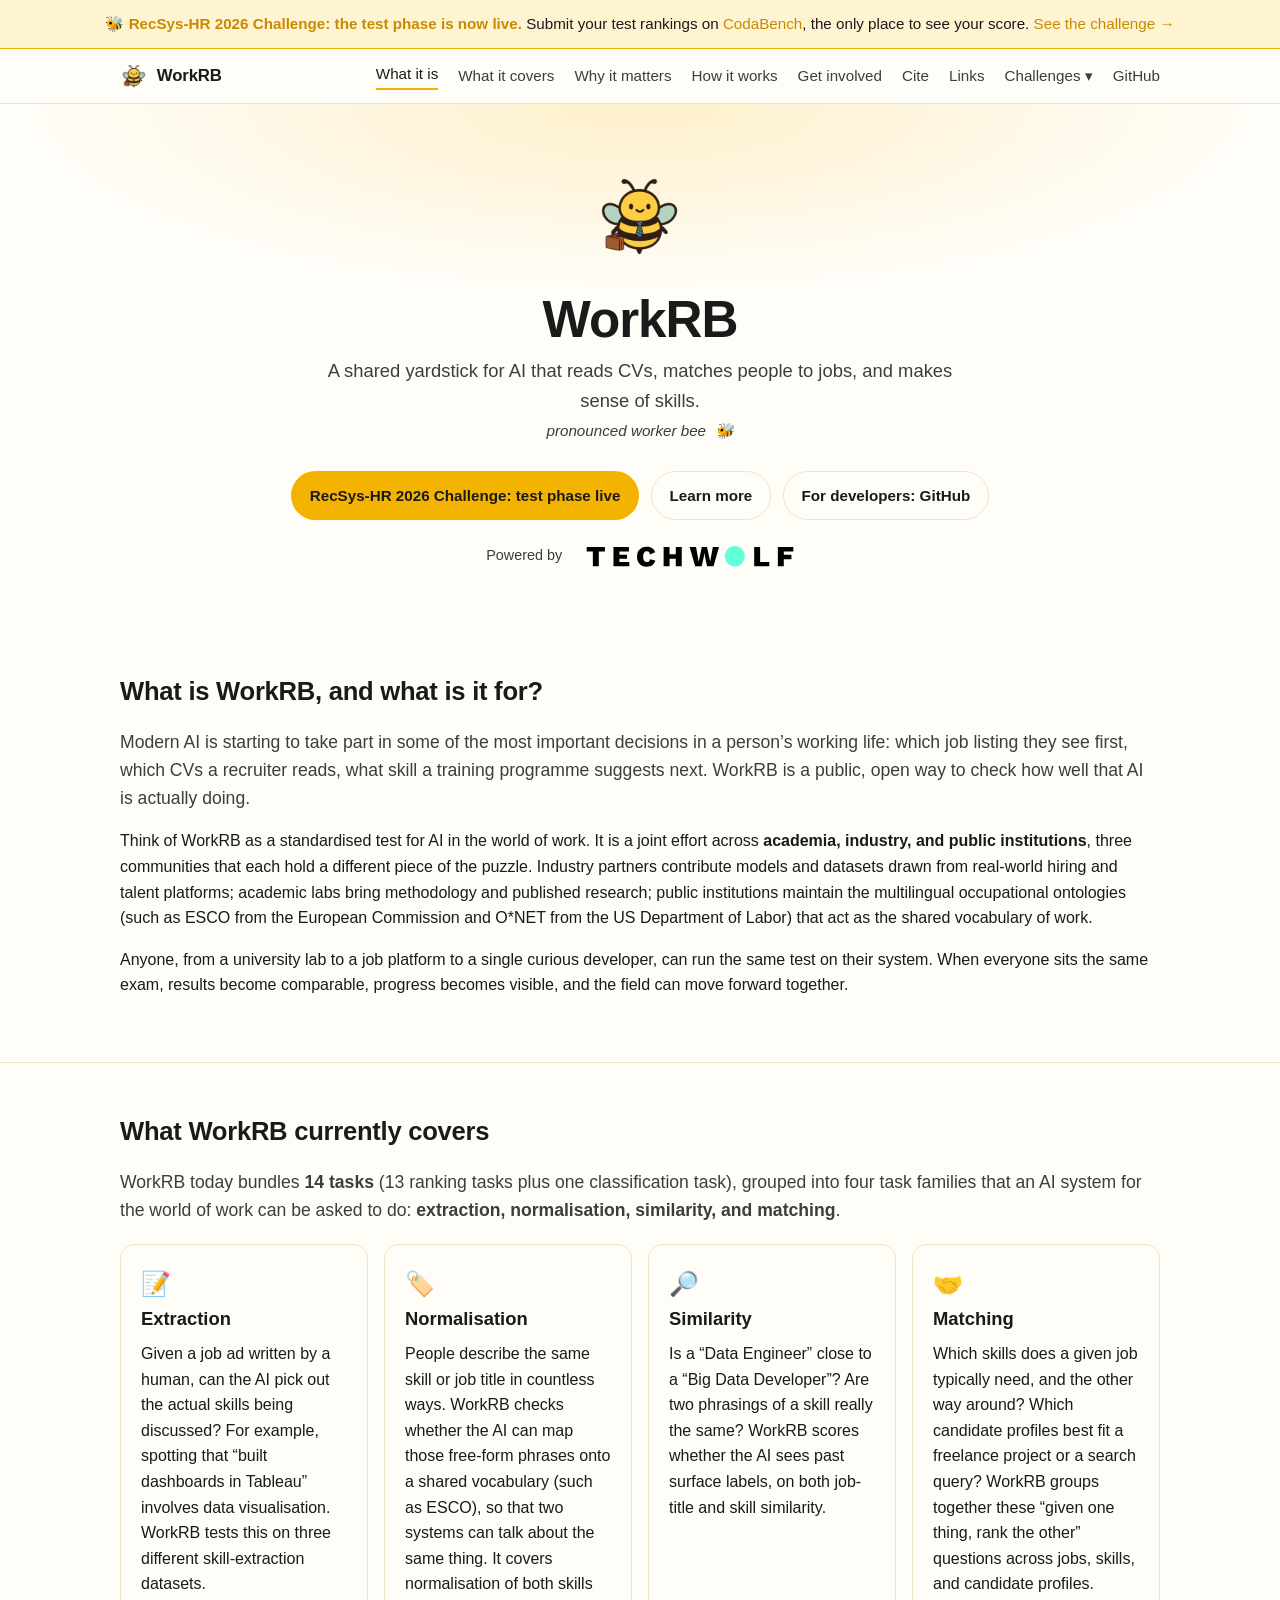
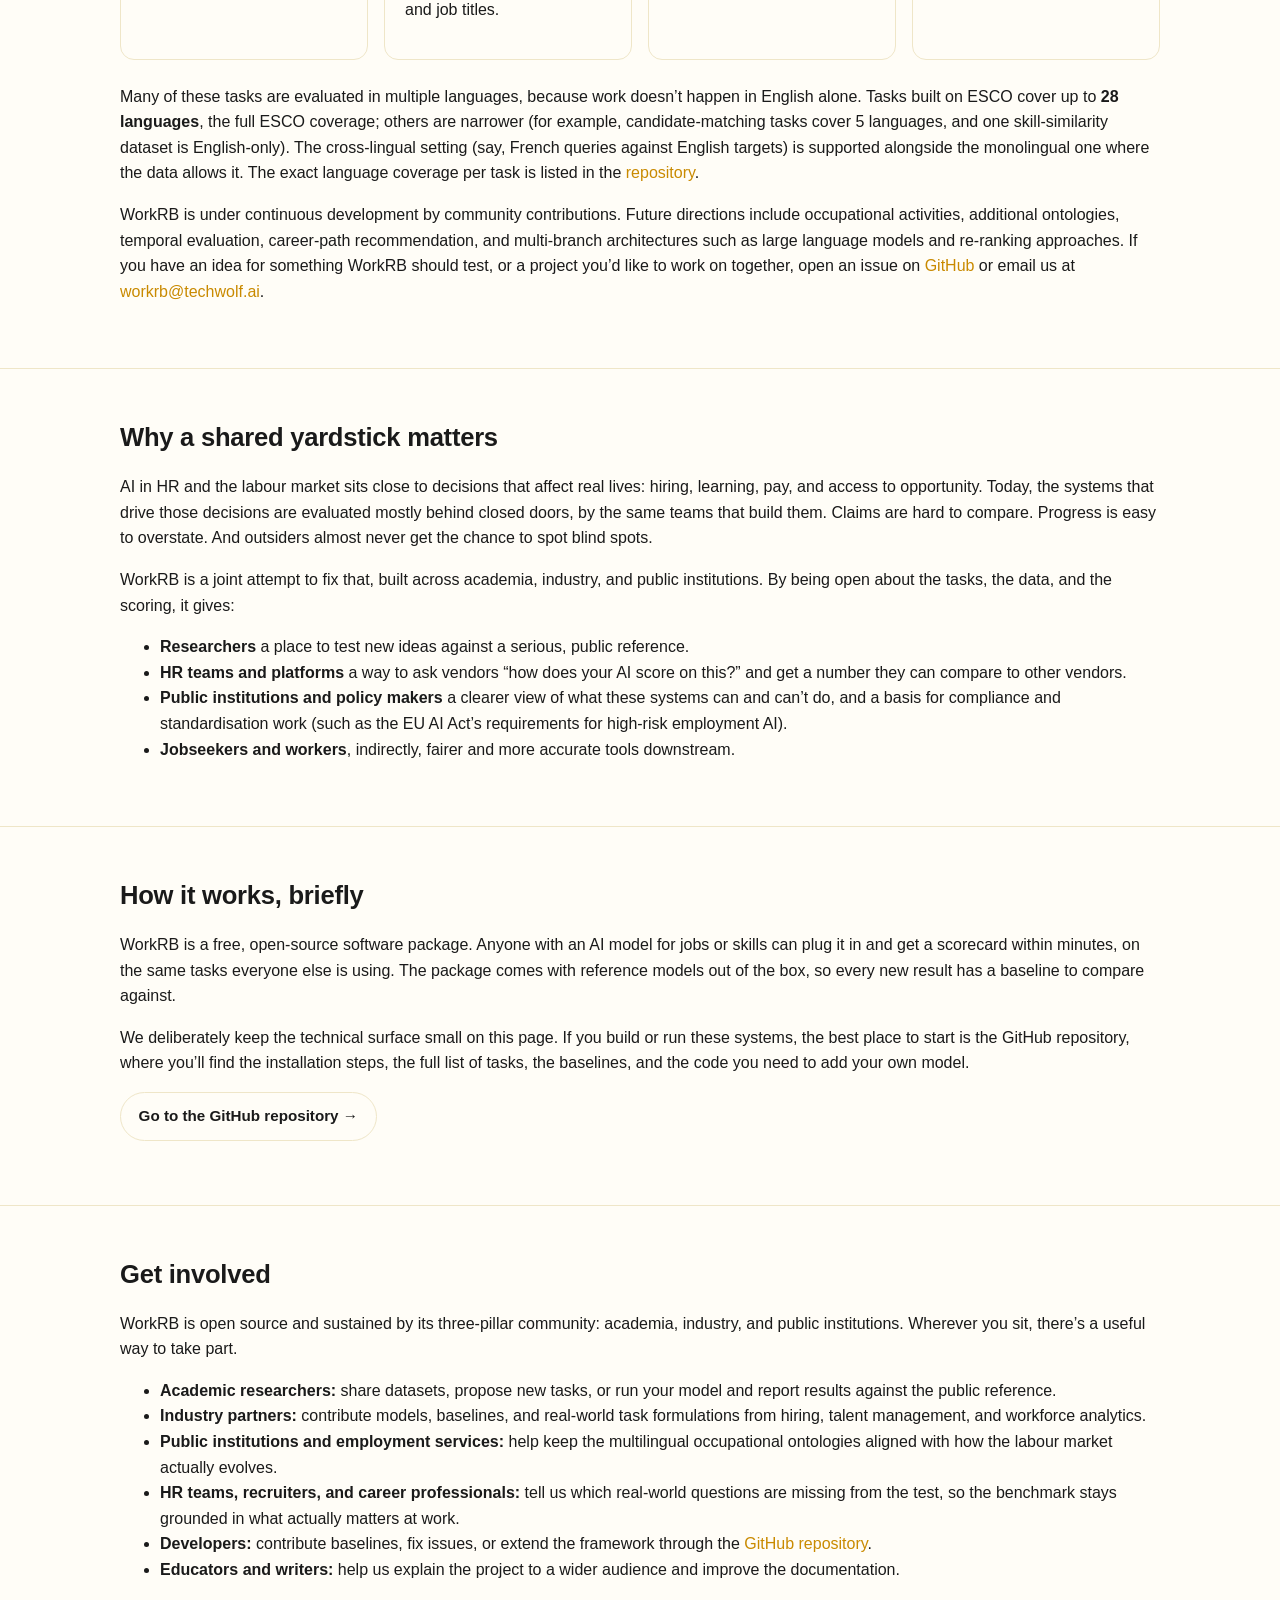
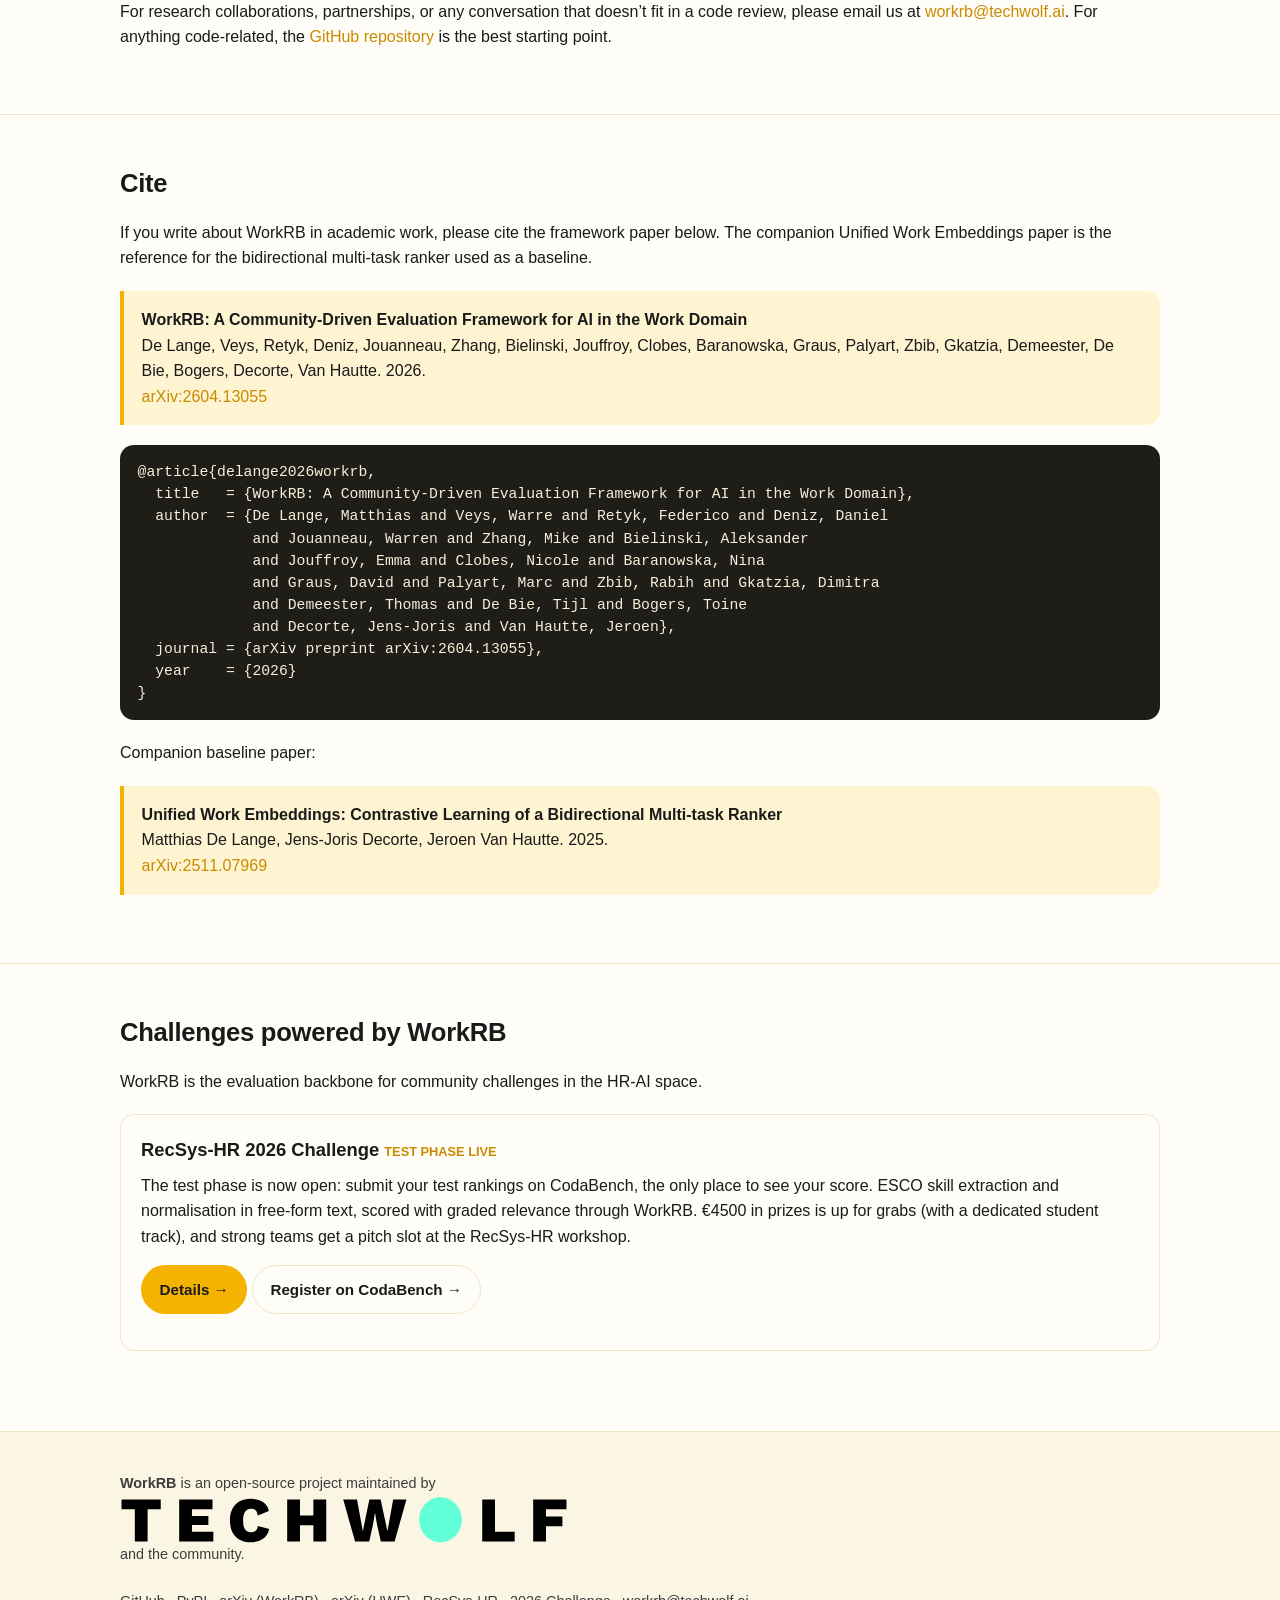
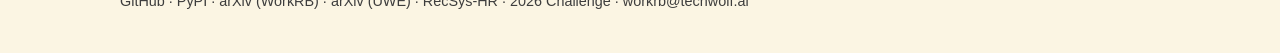
==== commit 6df1c886: "test phase announcements" ====
--- a/index.html
+++ b/index.html
@@ -49,6 +49,12 @@
 </head>
 <body>
 
+<div class="status-banner">
+  🐝 <strong>RecSys-HR 2026 Challenge: the test phase is now live.</strong> Submit your test
+  rankings on <a href="https://www.codabench.org/competitions/16900/" rel="noopener">CodaBench</a>,
+  the only place to see your score. <a href="challenges/recsys-hr-2026.html">See the challenge &rarr;</a>
+</div>
+
 <nav class="nav">
   <div class="nav-inner">
     <a class="brand" href="./">
@@ -81,7 +87,7 @@
     <p class="tagline">A shared yardstick for AI that reads CVs, matches people to jobs, and makes sense of skills.</p>
     <p class="pronounce">pronounced <em>worker bee</em> &nbsp;🐝</p>
     <div class="cta-row">
-      <a class="btn btn-primary" href="challenges/recsys-hr-2026.html">RecSys-HR 2026 Challenge is live</a>
+      <a class="btn btn-primary" href="challenges/recsys-hr-2026.html">RecSys-HR 2026 Challenge: test phase live</a>
       <a class="btn btn-secondary" href="#what">Learn more</a>
       <a class="btn btn-secondary" href="https://github.com/techwolf-ai/workrb">For developers: GitHub</a>
     </div>
@@ -290,11 +296,12 @@
     <p>WorkRB is the evaluation backbone for community challenges in the HR-AI space.</p>
     <div class="feature-grid">
       <div class="feature">
-        <h3>RecSys-HR 2026 Challenge <span style="color:var(--honey-deep);font-size:.8rem;">LIVE</span></h3>
-        <p>
+        <h3>RecSys-HR 2026 Challenge <span style="color:var(--honey-deep);font-size:.8rem;">TEST PHASE LIVE</span></h3>
+        <p>
+          The test phase is now open: submit your test rankings on CodaBench, the only place to see your score.
           ESCO skill extraction and normalisation in free-form text, scored with graded relevance through WorkRB.
-          Registration is open on CodaBench, starter code is on GitHub, and €4500 in prizes is up for grabs (with a
-          dedicated student track). Top teams get a pitch slot at the RecSys-HR workshop.
+          €4500 in prizes is up for grabs (with a dedicated student track), and strong teams get a pitch slot at the
+          RecSys-HR workshop.
         </p>
         <p>
           <a class="btn btn-primary" href="challenges/recsys-hr-2026.html">Details &rarr;</a>
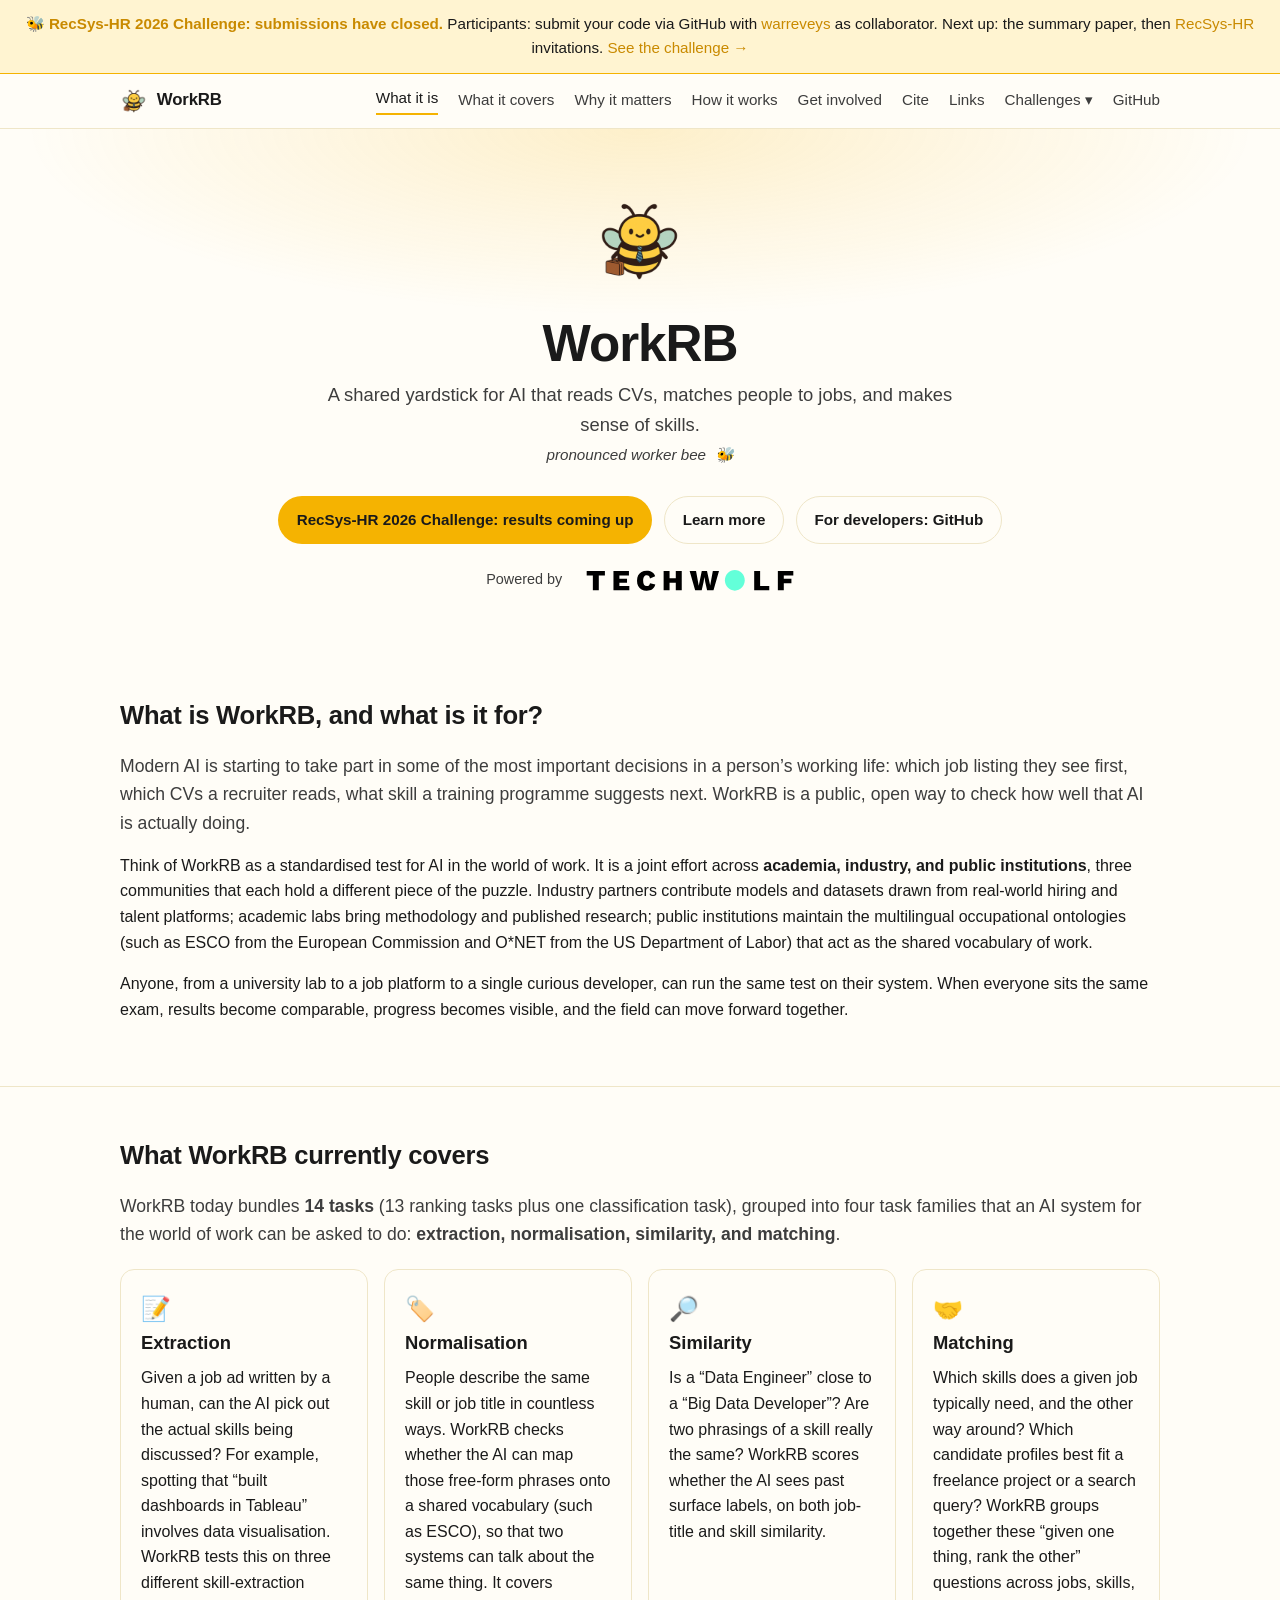
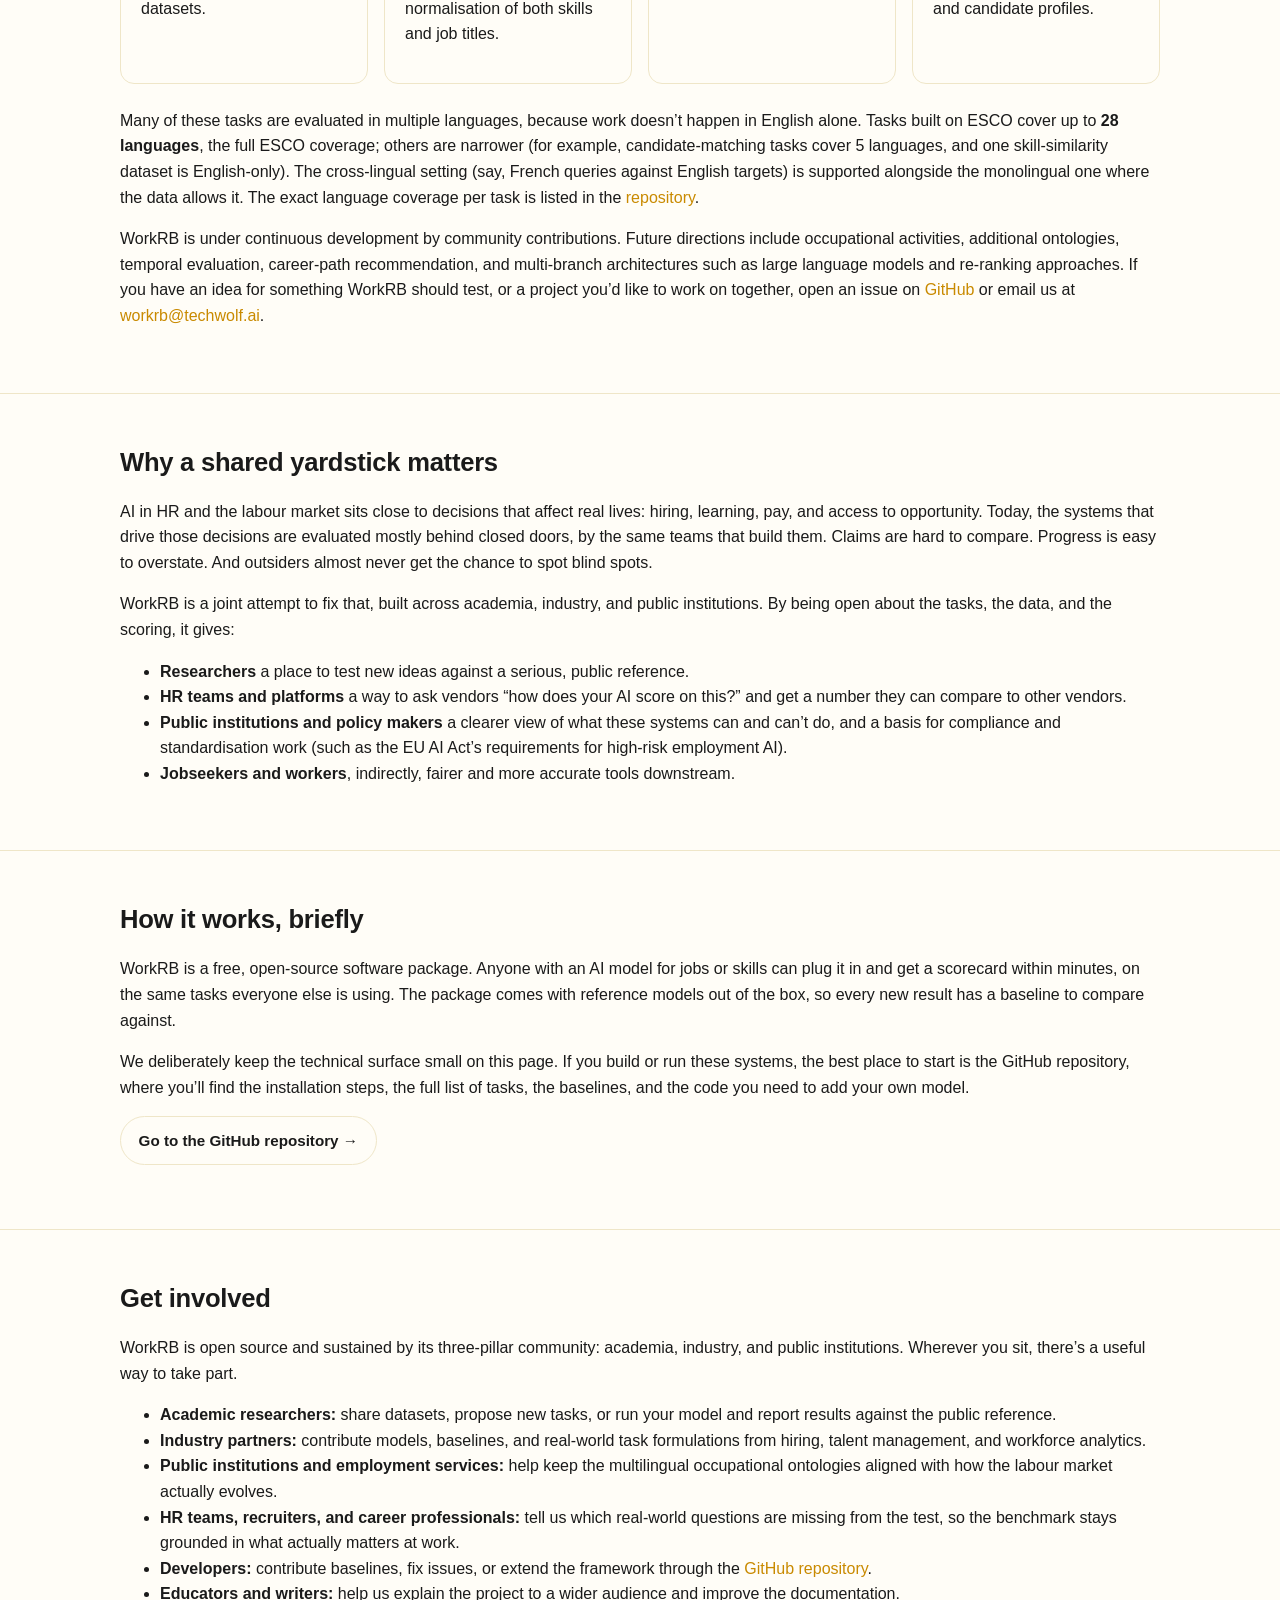
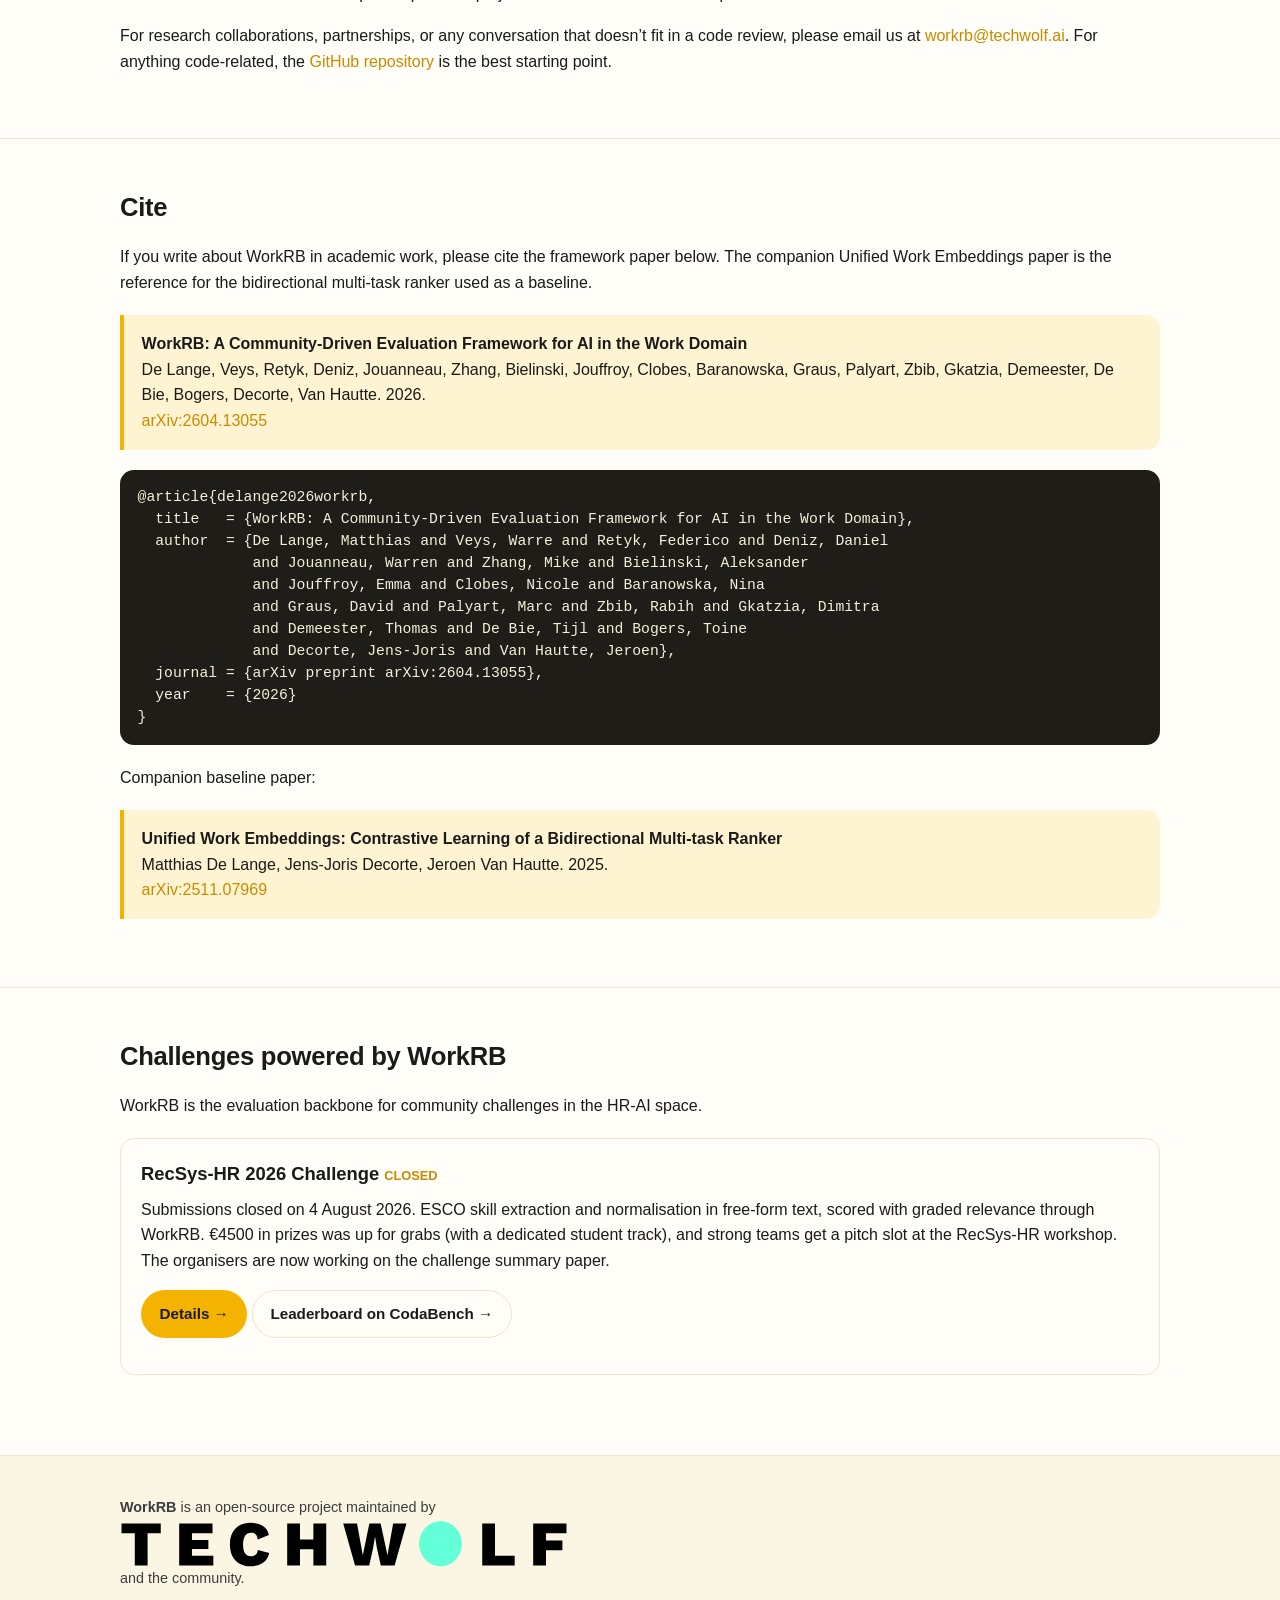
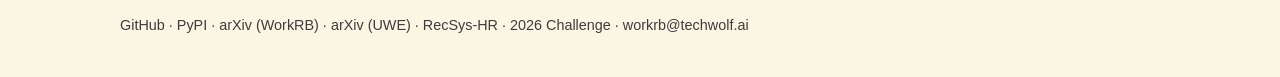
==== commit d0697464: "main page RecSys 2026 WorkRB challenge update" ====
--- a/index.html
+++ b/index.html
@@ -50,9 +50,11 @@
 <body>
 
 <div class="status-banner">
-  🐝 <strong>RecSys-HR 2026 Challenge: the test phase is now live.</strong> Submit your test
-  rankings on <a href="https://www.codabench.org/competitions/16900/" rel="noopener">CodaBench</a>,
-  the only place to see your score. <a href="challenges/recsys-hr-2026.html">See the challenge &rarr;</a>
+  🐝 <strong>RecSys-HR 2026 Challenge: submissions have closed.</strong> Participants: submit your
+  code via GitHub with <a href="https://github.com/warreveys" rel="noopener">warreveys</a> as
+  collaborator. Next up: the summary paper, then
+  <a href="https://recsyshr.aau.dk/" rel="noopener">RecSys-HR</a> invitations.
+  <a href="challenges/recsys-hr-2026.html">See the challenge &rarr;</a>
 </div>
 
 <nav class="nav">
@@ -72,7 +74,7 @@
       <div class="dropdown" tabindex="0">
         <a href="#challenges">Challenges &#9662;</a>
         <div class="dropdown-menu" role="menu">
-          <a href="challenges/recsys-hr-2026.html">RecSys-HR 2026 <span class="muted">(active)</span></a>
+          <a href="challenges/recsys-hr-2026.html">RecSys-HR 2026 <span class="muted">(closed)</span></a>
         </div>
       </div>
       <a href="https://github.com/techwolf-ai/workrb">GitHub</a>
@@ -87,7 +89,7 @@
     <p class="tagline">A shared yardstick for AI that reads CVs, matches people to jobs, and makes sense of skills.</p>
     <p class="pronounce">pronounced <em>worker bee</em> &nbsp;🐝</p>
     <div class="cta-row">
-      <a class="btn btn-primary" href="challenges/recsys-hr-2026.html">RecSys-HR 2026 Challenge: test phase live</a>
+      <a class="btn btn-primary" href="challenges/recsys-hr-2026.html">RecSys-HR 2026 Challenge: results coming up</a>
       <a class="btn btn-secondary" href="#what">Learn more</a>
       <a class="btn btn-secondary" href="https://github.com/techwolf-ai/workrb">For developers: GitHub</a>
     </div>
@@ -296,16 +298,16 @@
     <p>WorkRB is the evaluation backbone for community challenges in the HR-AI space.</p>
     <div class="feature-grid">
       <div class="feature">
-        <h3>RecSys-HR 2026 Challenge <span style="color:var(--honey-deep);font-size:.8rem;">TEST PHASE LIVE</span></h3>
-        <p>
-          The test phase is now open: submit your test rankings on CodaBench, the only place to see your score.
-          ESCO skill extraction and normalisation in free-form text, scored with graded relevance through WorkRB.
-          €4500 in prizes is up for grabs (with a dedicated student track), and strong teams get a pitch slot at the
-          RecSys-HR workshop.
+        <h3>RecSys-HR 2026 Challenge <span style="color:var(--honey-deep);font-size:.8rem;">CLOSED</span></h3>
+        <p>
+          Submissions closed on 4 August 2026. ESCO skill extraction and normalisation in free-form text,
+          scored with graded relevance through WorkRB. €4500 in prizes was up for grabs (with a dedicated
+          student track), and strong teams get a pitch slot at the RecSys-HR workshop. The organisers are
+          now working on the challenge summary paper.
         </p>
         <p>
           <a class="btn btn-primary" href="challenges/recsys-hr-2026.html">Details &rarr;</a>
-          <a class="btn btn-secondary" href="https://www.codabench.org/competitions/16900/" rel="noopener">Register on CodaBench &rarr;</a>
+          <a class="btn btn-secondary" href="https://www.codabench.org/competitions/16900/" rel="noopener">Leaderboard on CodaBench &rarr;</a>
         </p>
       </div>
     </div>
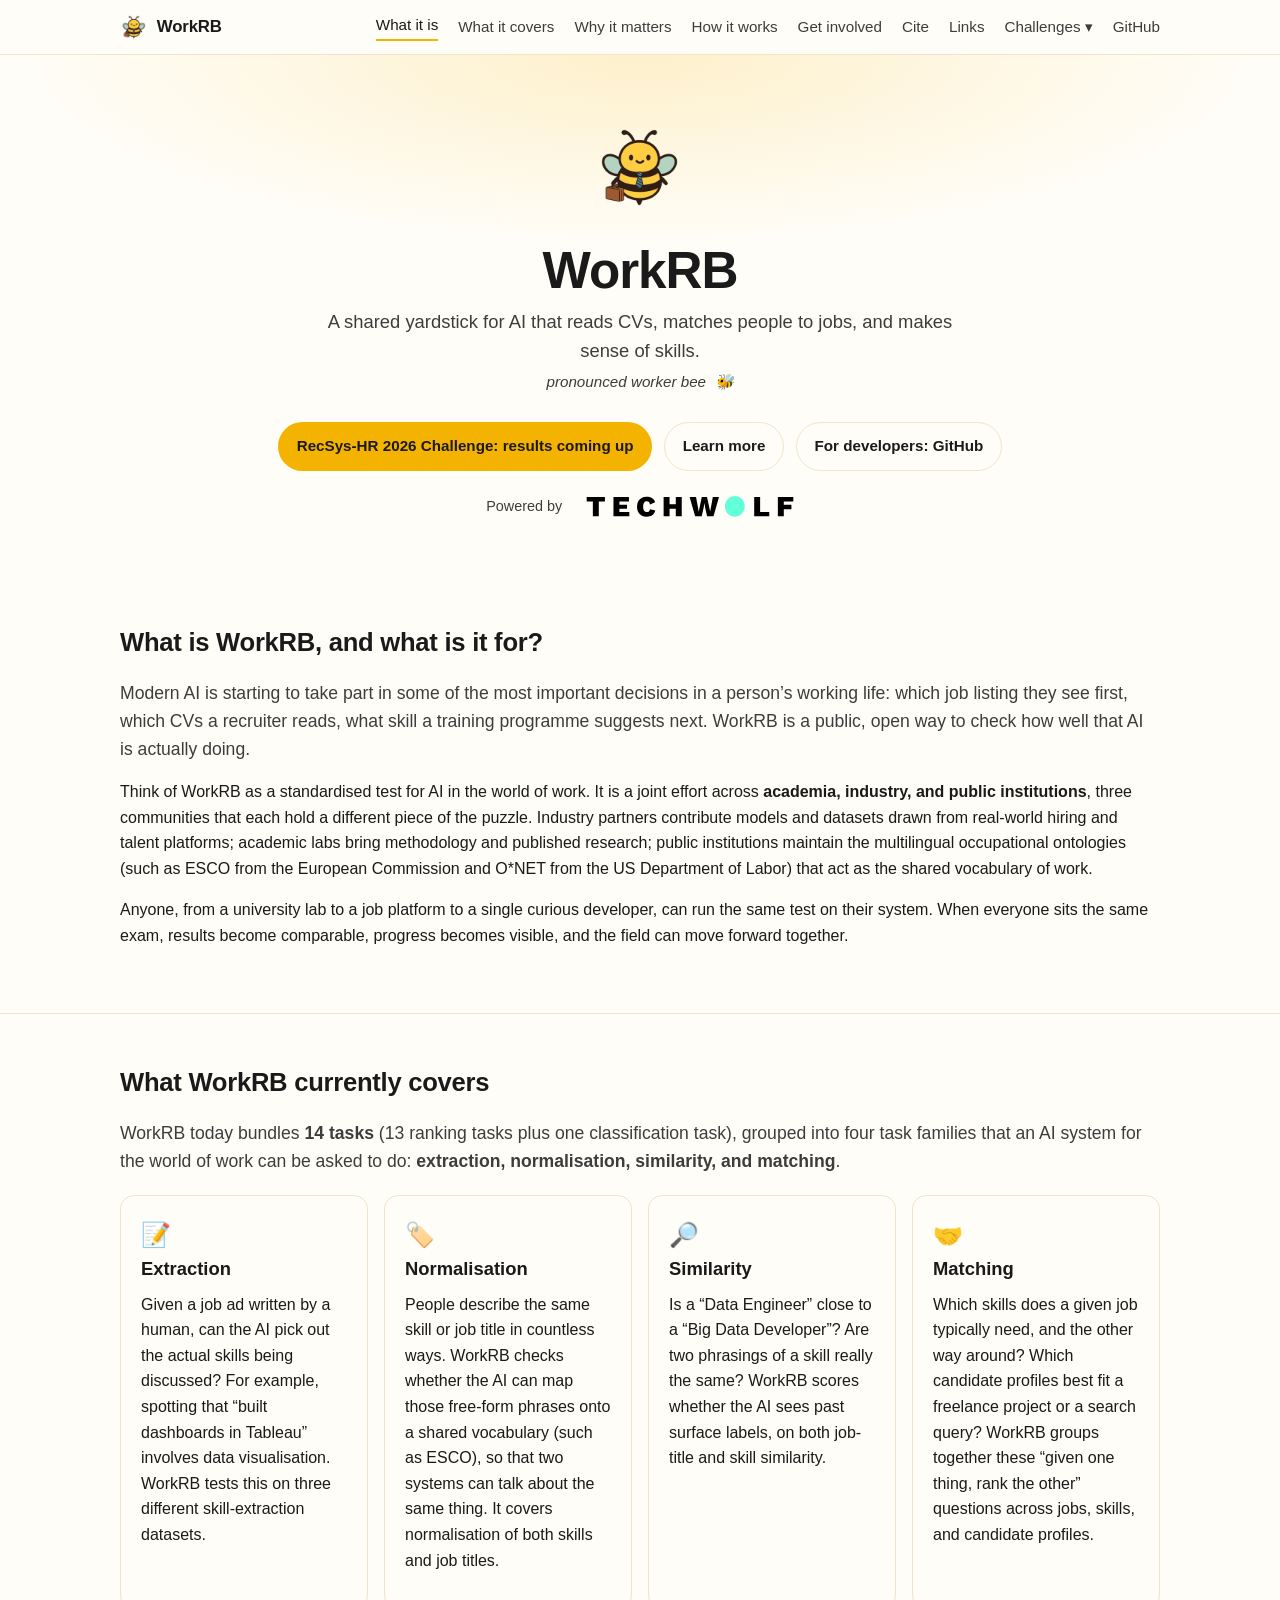
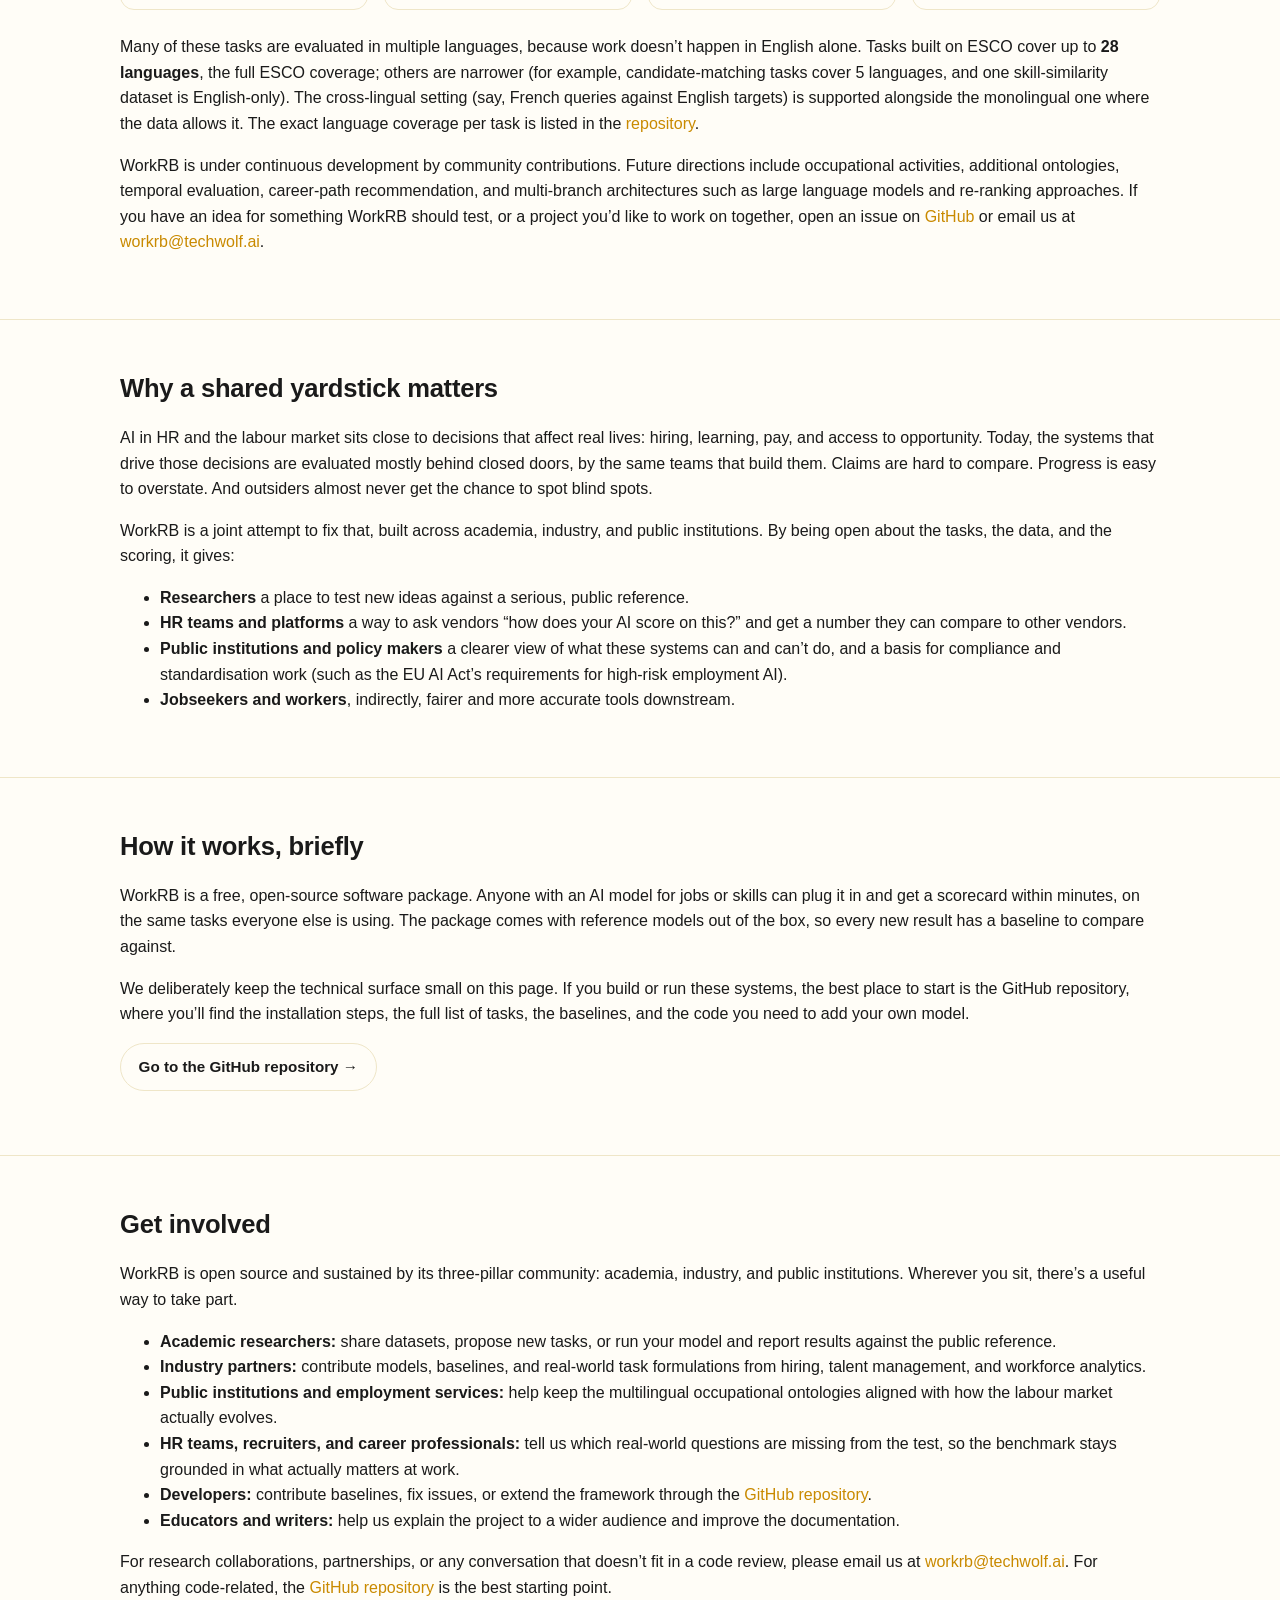
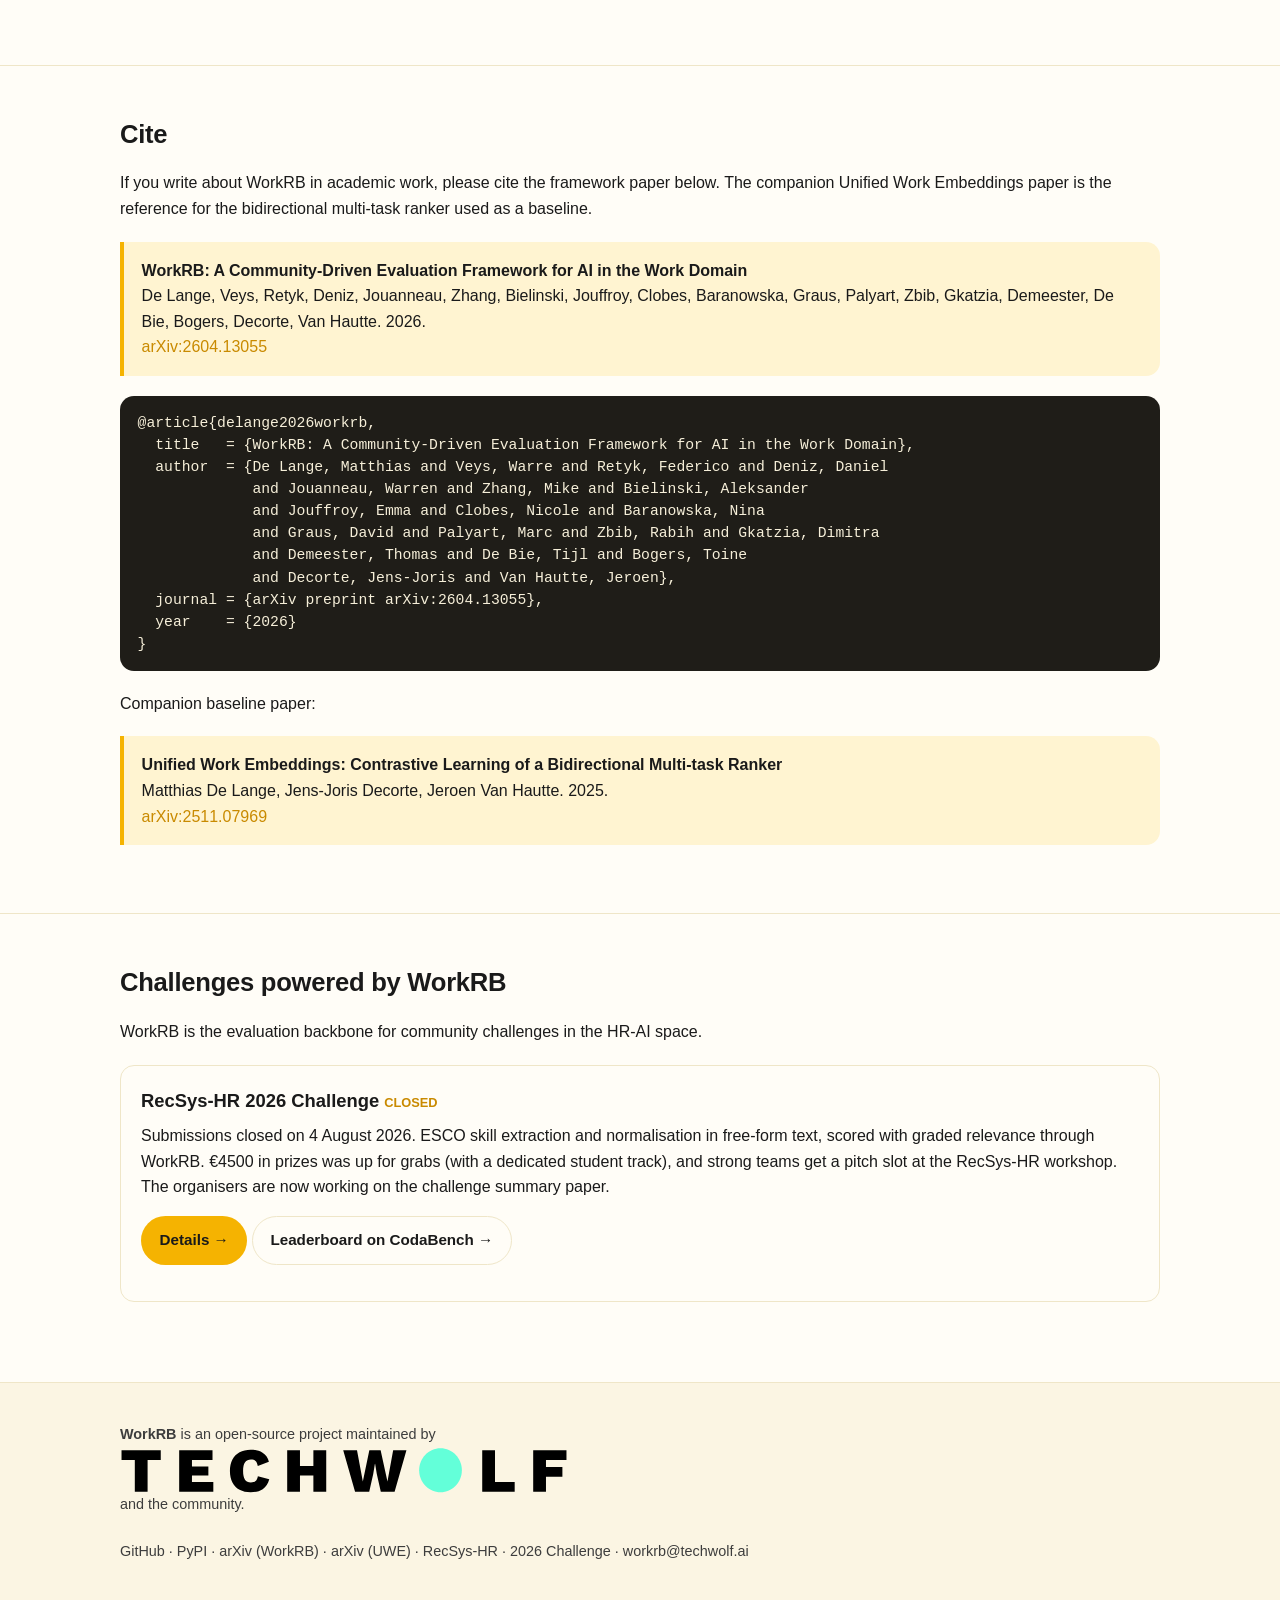
==== commit 582ad354: "remove banner" ====
--- a/index.html
+++ b/index.html
@@ -49,14 +49,6 @@
 </head>
 <body>
 
-<div class="status-banner">
-  🐝 <strong>RecSys-HR 2026 Challenge: submissions have closed.</strong> Participants: submit your
-  code via GitHub with <a href="https://github.com/warreveys" rel="noopener">warreveys</a> as
-  collaborator. Next up: the summary paper, then
-  <a href="https://recsyshr.aau.dk/" rel="noopener">RecSys-HR</a> invitations.
-  <a href="challenges/recsys-hr-2026.html">See the challenge &rarr;</a>
-</div>
-
 <nav class="nav">
   <div class="nav-inner">
     <a class="brand" href="./">
